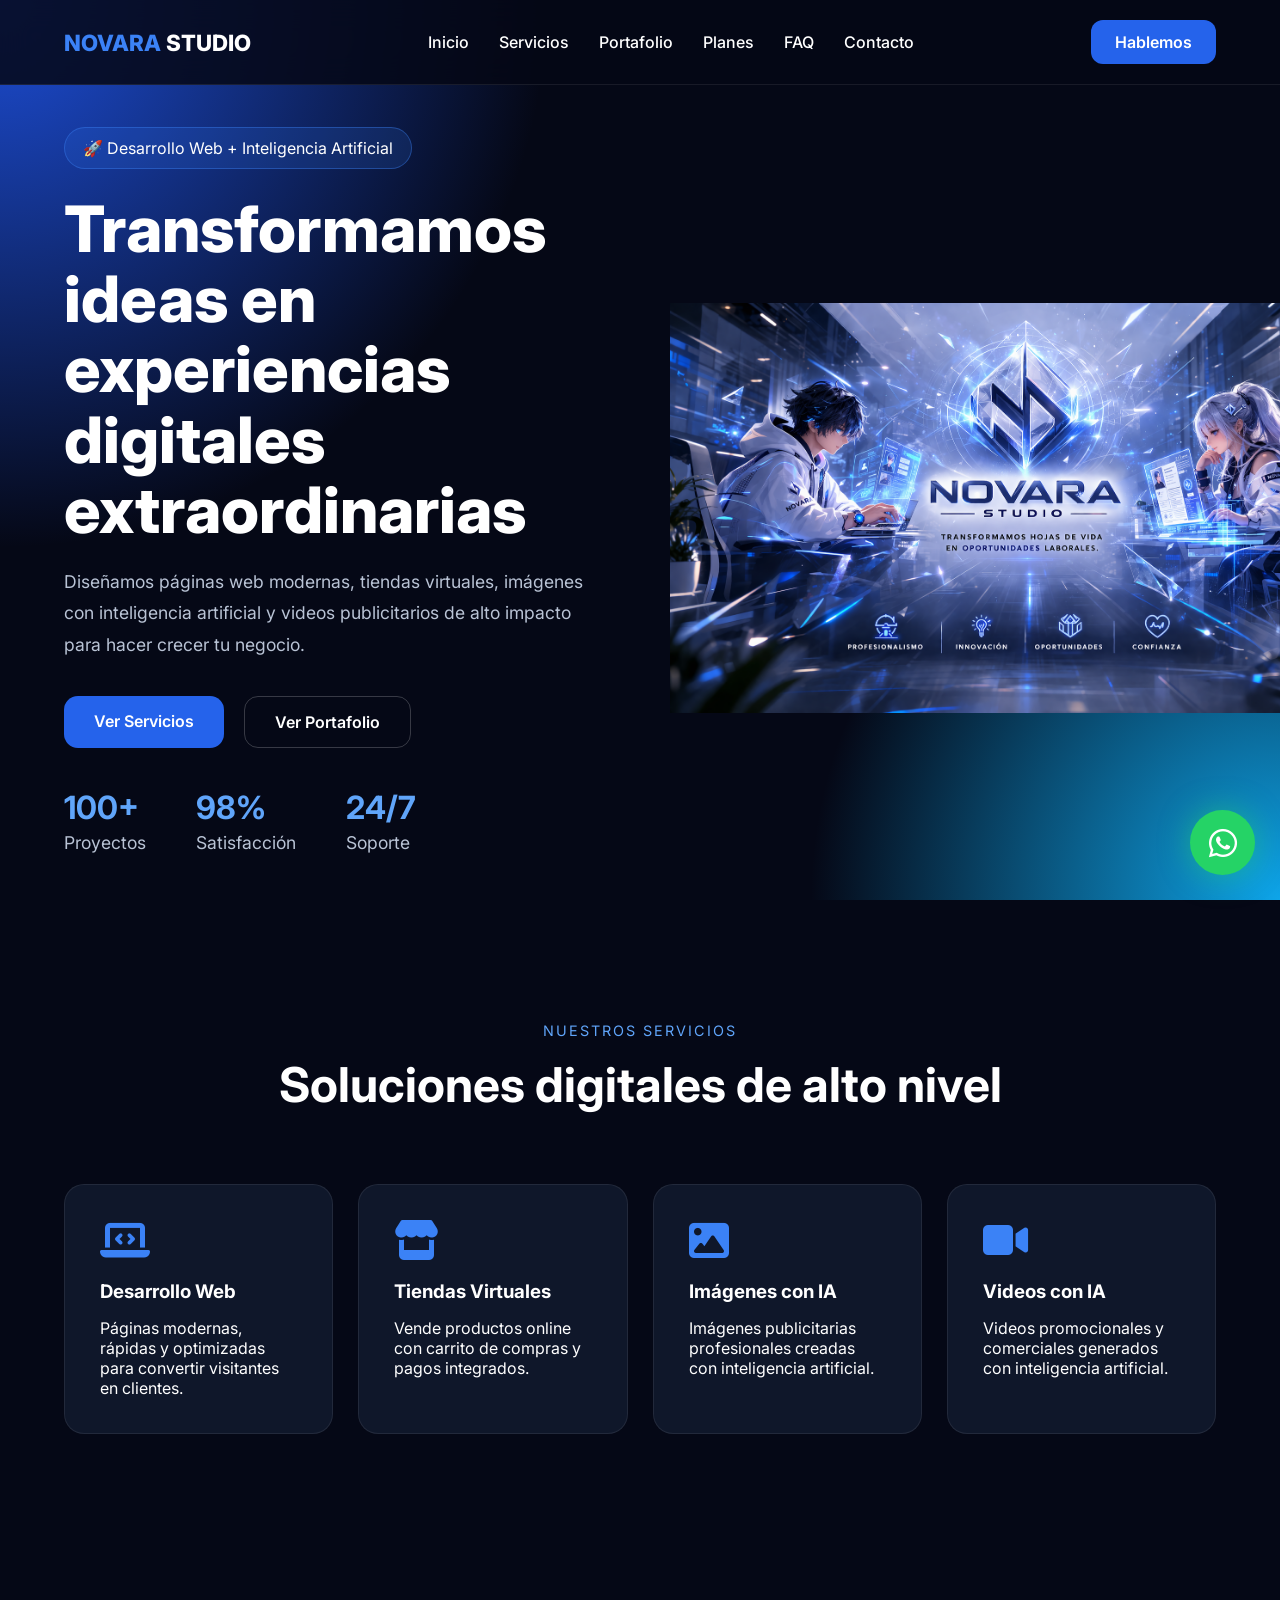
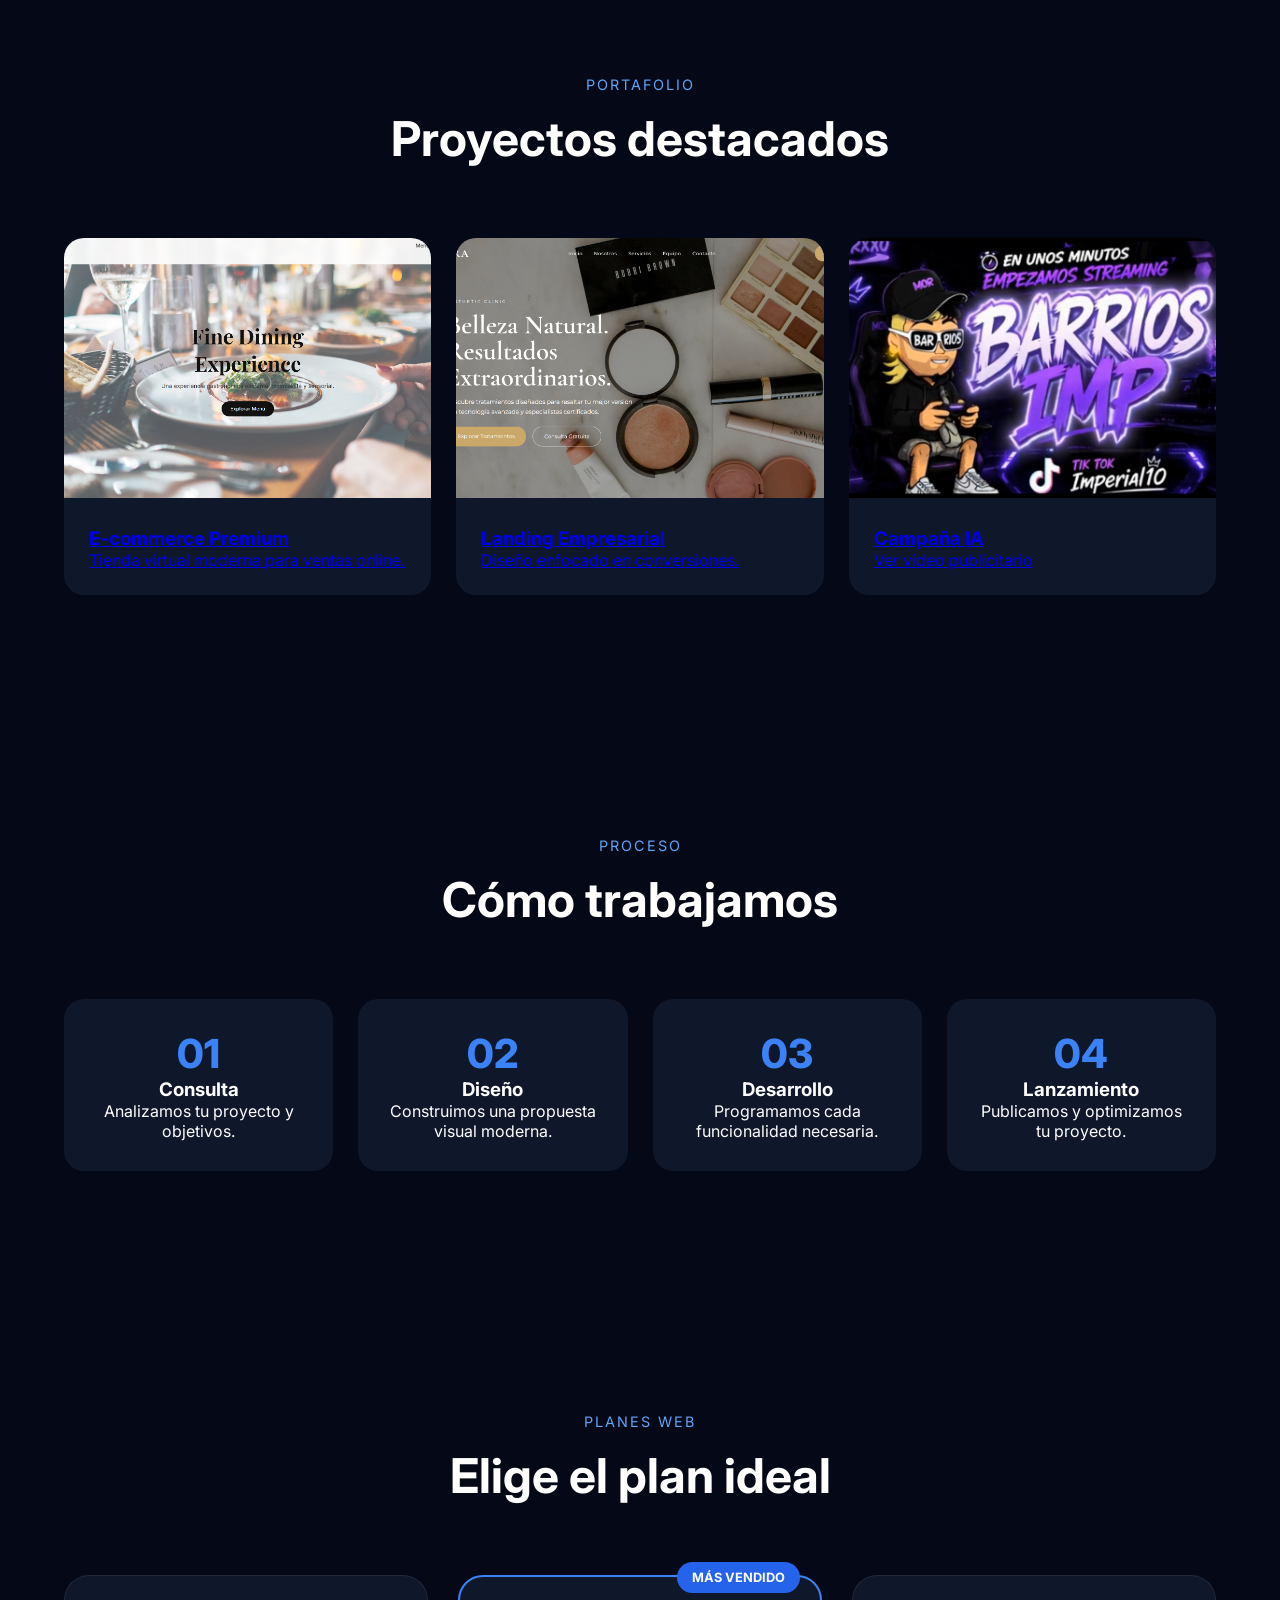
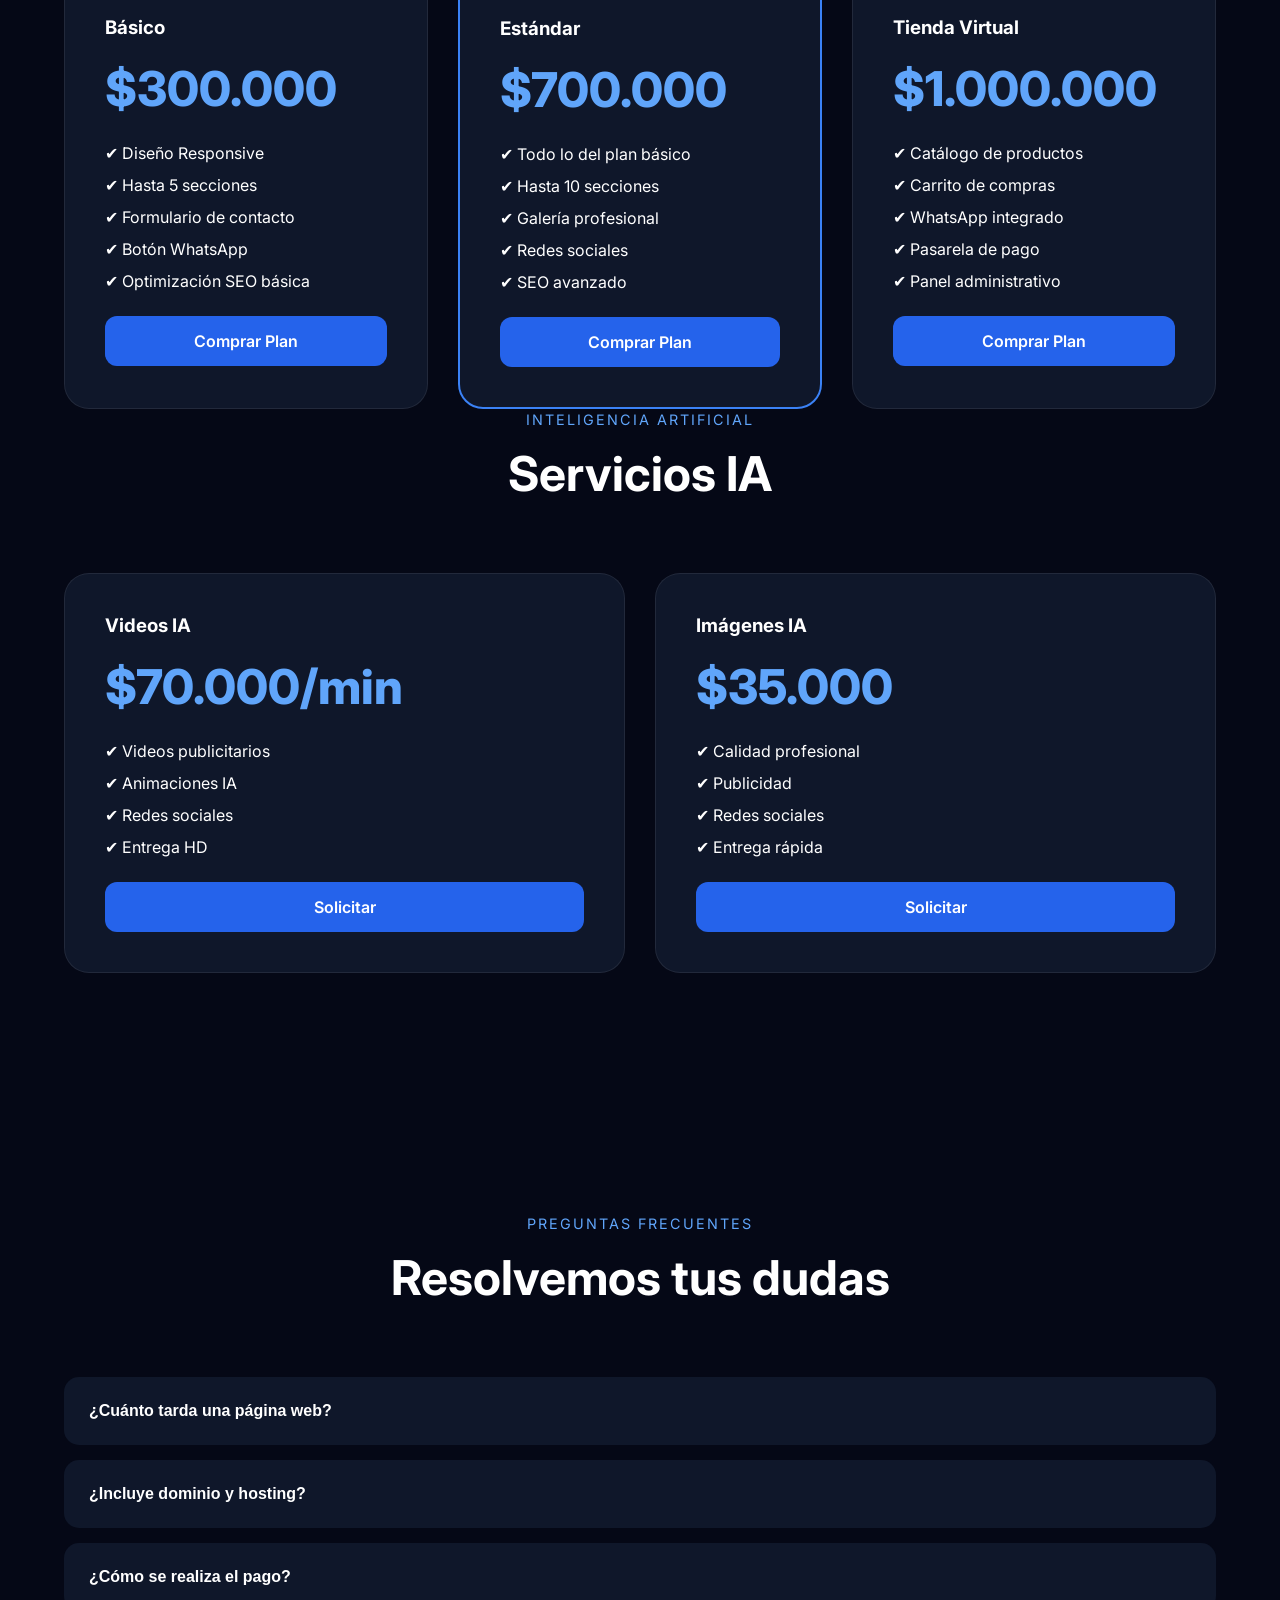
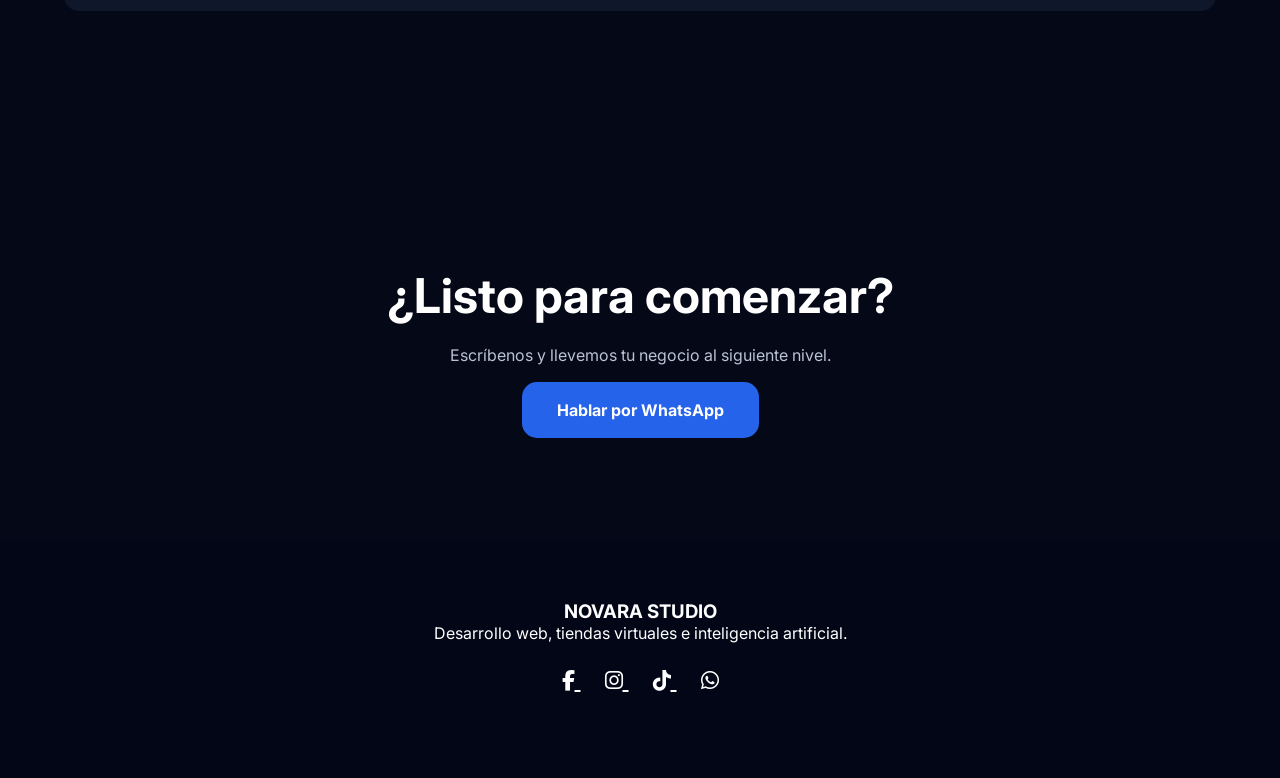
==== index.html @ dd70df39 "primer subida" ====
<!DOCTYPE html>
<html lang="es">
<head>
    <meta charset="UTF-8">
    <meta name="viewport" content="width=device-width, initial-scale=1.0">
    <title>Novara Studio | Desarrollo Web & IA</title>

    <link rel="stylesheet" href="style.css">

    <link href="https://fonts.googleapis.com/css2?family=Inter:wght@300;400;500;600;700;800;900&display=swap" rel="stylesheet">

    <link rel="stylesheet"
    href="https://cdnjs.cloudflare.com/ajax/libs/font-awesome/6.5.1/css/all.min.css">
</head>

<body>

<div id="particles"></div>

<header class="header">
    <div class="container">

        <div class="logo">
            <span>NOVARA</span> STUDIO
        </div>

        <nav class="nav">
            <a href="#inicio">Inicio</a>
            <a href="#servicios">Servicios</a>
            <a href="#portafolio">Portafolio</a>
            <a href="#planes">Planes</a>
            <a href="#faq">FAQ</a>
            <a href="#contacto">Contacto</a>
        </nav>

        <a href="https://wa.me/573127361001" target="_blank" class="btn-header">
            Hablemos
        </a>

    </div>
</header>

<section id="inicio" class="hero">

    <div class="hero-overlay"></div>

    <div class="container hero-content">

        <div class="hero-text">

            <span class="badge">
                🚀 Desarrollo Web + Inteligencia Artificial
            </span>

            <h1>
                Transformamos ideas en experiencias digitales extraordinarias
            </h1>

            <p>
                Diseñamos páginas web modernas, tiendas virtuales,
                imágenes con inteligencia artificial y videos publicitarios
                de alto impacto para hacer crecer tu negocio.
            </p>

            <div class="hero-buttons">

                <a href="#servicios" class="btn-primary">
                    Ver Servicios
                </a>

                <a href="#portafolio" class="btn-secondary">
                    Ver Portafolio
                </a>

            </div>

            <div class="hero-stats">

                <div>
                    <h3>100+</h3>
                    <p>Proyectos</p>
                </div>

                <div>
                    <h3>98%</h3>
                    <p>Satisfacción</p>
                </div>

                <div>
                    <h3>24/7</h3>
                    <p>Soporte</p>
                </div>

            </div>

        </div>

        <div class="hero-image">

            <img src="img/hero.png" alt="Novara Studio">

        </div>

    </div>

</section>

<section id="servicios" class="services">

    <div class="container">

        <div class="section-title">
            <span>NUESTROS SERVICIOS</span>
            <h2>Soluciones digitales de alto nivel</h2>
        </div>

        <div class="services-grid">

            <div class="service-card">
                <i class="fa-solid fa-laptop-code"></i>

                <h3>Desarrollo Web</h3>

                <p>
                    Páginas modernas, rápidas y optimizadas para convertir visitantes en clientes.
                </p>
            </div>

            <div class="service-card">

                <i class="fa-solid fa-store"></i>

                <h3>Tiendas Virtuales</h3>

                <p>
                    Vende productos online con carrito de compras y pagos integrados.
                </p>

            </div>

            <div class="service-card">

                <i class="fa-solid fa-image"></i>

                <h3>Imágenes con IA</h3>

                <p>
                    Imágenes publicitarias profesionales creadas con inteligencia artificial.
                </p>

            </div>

            <div class="service-card">

                <i class="fa-solid fa-video"></i>

                <h3>Videos con IA</h3>

                <p>
                    Videos promocionales y comerciales generados con inteligencia artificial.
                </p>

            </div>

        </div>

    </div>

</section>
<section id="portafolio" class="portfolio">

    <div class="container">

        <div class="section-title">
            <span>PORTAFOLIO</span>
            <h2>Proyectos destacados</h2>
        </div>

        <div class="portfolio-grid">

            <!-- PROYECTO 1 -->
            <a href="https://novarastudio48-jpg.github.io/Portafolio/"
               target="_blank"
               class="portfolio-card">

                <img src="img/proyecto1.png" alt="">

                <div class="portfolio-content">
                    <h3>E-commerce Premium</h3>
                   <p>Tienda virtual moderna para ventas online.</p>
                </div>

            </a>

            <a href="https://novarastudio48-jpg.github.io/salon_de_bellza/"
               target="_blank"
               class="portfolio-card">

                <img src="img/proyecto2.png" alt="">

                <div class="portfolio-content">
                    <h3>Landing Empresarial</h3>
                    <p>Diseño enfocado en conversiones.</p>
                </div>

            </a>

            <a href="video-ia.html"
               class="portfolio-card">

                <img src="img/proyecto3.png" alt="">

                <div class="portfolio-content">
                    <h3>Campaña IA</h3>
                    <p>Ver video publicitario</p>
                </div>

            </a>

        </div>

    </div>

</section>

<section class="process">

    <div class="container">

        <div class="section-title">
            <span>PROCESO</span>
            <h2>Cómo trabajamos</h2>
        </div>

        <div class="process-grid">

            <div class="step">
                <span>01</span>
                <h3>Consulta</h3>
                <p>Analizamos tu proyecto y objetivos.</p>
            </div>

            <div class="step">
                <span>02</span>
                <h3>Diseño</h3>
                <p>Construimos una propuesta visual moderna.</p>
            </div>

            <div class="step">
                <span>03</span>
                <h3>Desarrollo</h3>
                <p>Programamos cada funcionalidad necesaria.</p>
            </div>

            <div class="step">
                <span>04</span>
                <h3>Lanzamiento</h3>
                <p>Publicamos y optimizamos tu proyecto.</p>
            </div>

        </div>

    </div>

</section>

<section id="planes" class="pricing">

    <div class="container">

        <div class="section-title">
            <span>PLANES WEB</span>
            <h2>Elige el plan ideal</h2>
        </div>

        <div class="pricing-grid">

            <div class="price-card">

                <h3>Básico</h3>

                <div class="price">
                    $300.000
                </div>

                <ul>
                    <li>✔ Diseño Responsive</li>
                    <li>✔ Hasta 5 secciones</li>
                    <li>✔ Formulario de contacto</li>
                    <li>✔ Botón WhatsApp</li>
                    <li>✔ Optimización SEO básica</li>
                </ul>

                <a href="https://wa.me/573127361001?text=Hola,%20quiero%20el%20Plan%20Básico"
                   target="_blank"
                   class="price-btn">
                     Comprar Plan
                </a>

            </div>

            <div class="price-card featured">

                <div class="popular">
                    MÁS VENDIDO
                </div>

                <h3>Estándar</h3>

                <div class="price">
                    $700.000
                </div>

                <ul>
                    <li>✔ Todo lo del plan básico</li>
                    <li>✔ Hasta 10 secciones</li>
                    <li>✔ Galería profesional</li>
                    <li>✔ Redes sociales</li>
                    <li>✔ SEO avanzado</li>
                </ul>

                <a href="https://wa.me/573127361001?text=Hola,%20quiero%20el%20Plan%20Estándar"
                   target="_blank"
                   class="price-btn">
                     Comprar Plan
                </a>

            </div>

            <div class="price-card">

                <h3>Tienda Virtual</h3>

                <div class="price">
                    $1.000.000
                </div>

                <ul>
                    <li>✔ Catálogo de productos</li>
                    <li>✔ Carrito de compras</li>
                    <li>✔ WhatsApp integrado</li>
                    <li>✔ Pasarela de pago</li>
                    <li>✔ Panel administrativo</li>
                </ul>

                <a href="https://wa.me/573127361001?text=Hola,%20quiero%20la%20Tienda%20Virtual"
                   target="_blank"
                   class="price-btn">
                     Comprar Plan
                </a>

            </div>

        </div>

        <div class="section-title ia-title">
            <span>INTELIGENCIA ARTIFICIAL</span>
            <h2>Servicios IA</h2>
        </div>

        <div class="pricing-grid">

            <div class="price-card">

                <h3>Videos IA</h3>

                <div class="price">
                    $70.000/min
                </div>

                <ul>
                    <li>✔ Videos publicitarios</li>
                    <li>✔ Animaciones IA</li>
                    <li>✔ Redes sociales</li>
                    <li>✔ Entrega HD</li>
                </ul>

                <a href="https://wa.me/573127361001?text=Hola,%20quiero%20un%20Video%20IA"
                   target="_blank"
                   class="price-btn">
                     Solicitar
                </a>

            </div>

            <div class="price-card">

                <h3>Imágenes IA</h3>

                <div class="price">
                    $35.000
                </div>

                <ul>
                    <li>✔ Calidad profesional</li>
                    <li>✔ Publicidad</li>
                    <li>✔ Redes sociales</li>
                    <li>✔ Entrega rápida</li>
                </ul>

                <a href="https://wa.me/573127361001?text=Hola,%20quiero%20una%20Imagen%20IA"
                   target="_blank"
                   class="price-btn">
                     Solicitar
                </a>

            </div>

        </div>

    </div>

</section>

<section id="faq" class="faq">

    <div class="container">

        <div class="section-title">
            <span>PREGUNTAS FRECUENTES</span>
            <h2>Resolvemos tus dudas</h2>
        </div>

        <div class="faq-item">
            <button class="faq-question">
                ¿Cuánto tarda una página web?
            </button>
            <div class="faq-answer">
                Entre 3 y 15 días dependiendo del proyecto.
            </div>
        </div>

        <div class="faq-item">
            <button class="faq-question">
                ¿Incluye dominio y hosting?
            </button>
            <div class="faq-answer">
                Podemos ayudarte a configurarlo.
            </div>
        </div>

        <div class="faq-item">
            <button class="faq-question">
                ¿Cómo se realiza el pago?
            </button>
            <div class="faq-answer">
                Transferencia bancaria o acuerdo directo.
            </div>
        </div>

    </div>

</section>

<section id="contacto" class="contact">

    <div class="container">

        <h2>¿Listo para comenzar?</h2>

        <p>
            Escríbenos y llevemos tu negocio al siguiente nivel.
        </p>

        <a href="https://wa.me/573127361001"
           target="_blank"
           class="contact-btn">
            Hablar por WhatsApp
        </a>

    </div>

</section>

<footer class="footer">

    <div class="container">

        <h3>NOVARA STUDIO</h3>

        <p>
            Desarrollo web, tiendas virtuales e inteligencia artificial.
        </p>
<div class="footer-social">

    <a href="https://www.facebook.com/profile.php?id=61573290452968"
       target="_blank">
        <i class="fab fa-facebook-f"></i>
    </a>

    <a href="https://www.instagram.com/novarastudio48/"
       target="_blank">
        <i class="fab fa-instagram"></i>
    </a>

    <a href="https://www.tiktok.com/@novarastudio132"
       target="_blank">
        <i class="fab fa-tiktok"></i>
    </a>

    <a href="https://wa.me/573127361001"
       target="_blank">
        <i class="fab fa-whatsapp"></i>
    </a>

</div>
    </div>

</footer>

<a href="https://wa.me/573127361001"
   target="_blank"
   class="whatsapp-float">

    <i class="fab fa-whatsapp"></i>

</a>

<script src="script.js"></script>

</body>
</html>
---- style.css ----
*{
margin:0;
padding:0;
box-sizing:border-box;
scroll-behavior:smooth;
}

body{
font-family:'Inter',sans-serif;
background:#050816;
color:#fff;
overflow-x:hidden;
}

/* CONTENEDOR */

.container{
width:90%;
max-width:1200px;
margin:auto;
}

/* HEADER */

.header{
position:fixed;
top:0;
left:0;
width:100%;
z-index:999;
background:rgba(5,8,22,.85);
backdrop-filter:blur(15px);
border-bottom:1px solid rgba(255,255,255,.08);
}

.header .container{
display:flex;
justify-content:space-between;
align-items:center;
padding:20px 0;
}

.logo{
font-size:1.4rem;
font-weight:800;
}

.logo span{
color:#3b82f6;
}

.nav{
display:flex;
gap:30px;
}

.nav a{
text-decoration:none;
color:white;
font-weight:500;
transition:.3s;
}

.nav a:hover{
color:#3b82f6;
}

.btn-header{
background:#2563eb;
padding:12px 24px;
border-radius:12px;
text-decoration:none;
color:white;
font-weight:600;
transition:.3s;
}

.btn-header:hover{
transform:translateY(-3px);
}

/* HERO */

.hero{
min-height:100vh;
display:flex;
align-items:center;
position:relative;
padding-top:120px;
background:
radial-gradient(circle at top left,#1d4ed8 0%,transparent 35%),
radial-gradient(circle at bottom right,#0ea5e9 0%,transparent 30%),
#050816;
}

.hero-content{
display:grid;
grid-template-columns:1fr 1fr;
gap:60px;
align-items:center;
}

.badge{
display:inline-block;
padding:10px 18px;
background:rgba(59,130,246,.15);
border:1px solid rgba(59,130,246,.4);
border-radius:50px;
margin-bottom:25px;
}

.hero h1{
font-size:4rem;
line-height:1.1;
font-weight:800;
margin-bottom:20px;
}

.hero p{
font-size:1.1rem;
color:#b9c3d5;
line-height:1.8;
margin-bottom:35px;
}

.hero-buttons{
display:flex;
gap:20px;
margin-bottom:40px;
}

.btn-primary{
background:#2563eb;
padding:15px 30px;
border-radius:14px;
text-decoration:none;
color:white;
font-weight:600;
}

.btn-secondary{
border:1px solid rgba(255,255,255,.2);
padding:15px 30px;
border-radius:14px;
text-decoration:none;
color:white;
font-weight:600;
}

.hero-stats{
display:flex;
gap:50px;
}

.hero-stats h3{
font-size:2rem;
color:#60a5fa;
}

.hero-image img{
width:130%;
max-width:none;
animation:float 6s ease-in-out infinite;
}

@keyframes float{
0%{transform:translateY(0);}
50%{transform:translateY(-20px);}
100%{transform:translateY(0);}
}

/* TITULOS */

.section-title{
text-align:center;
margin-bottom:70px;
}

.section-title span{
color:#60a5fa;
letter-spacing:2px;
font-size:.9rem;
}

.section-title h2{
font-size:3rem;
margin-top:15px;
}

/* SERVICIOS */

.services{
padding:120px 0;
}

.services-grid{
display:grid;
grid-template-columns:repeat(4,1fr);
gap:25px;
}

.service-card{
background:#0f172a;
padding:35px;
border-radius:20px;
border:1px solid rgba(255,255,255,.08);
transition:.4s;
}

.service-card:hover{
transform:translateY(-10px);
border-color:#3b82f6;
}

.service-card i{
font-size:2.5rem;
color:#3b82f6;
margin-bottom:20px;
}

.service-card h3{
margin-bottom:15px;
}

/* PORTAFOLIO */

.portfolio{
padding:120px 0;
}

.portfolio-grid{
display:grid;
grid-template-columns:repeat(3,1fr);
gap:25px;
}

.portfolio-card{
overflow:hidden;
border-radius:20px;
background:#0f172a;
}

.portfolio-card img{
width:100%;
height:260px;
object-fit:cover;
}

.portfolio-content{
padding:25px;
}

/* PROCESO */

.process{
padding:120px 0;
}

.process-grid{
display:grid;
grid-template-columns:repeat(4,1fr);
gap:25px;
}

.step{
background:#0f172a;
padding:30px;
border-radius:20px;
text-align:center;
}

.step span{
font-size:2.5rem;
font-weight:800;
color:#3b82f6;
}

/* PRECIOS */

.pricing{
padding:120px 0;
}

.pricing-grid{
display:grid;
grid-template-columns:repeat(auto-fit,minmax(280px,1fr));
gap:30px;
}

.price-card{
background:#0f172a;
border-radius:25px;
padding:40px;
position:relative;
border:1px solid rgba(255,255,255,.08);
}

.featured{
border:2px solid #3b82f6;
transform:scale(1.03);
}

.popular{
position:absolute;
top:-15px;
right:20px;
background:#2563eb;
padding:8px 15px;
border-radius:50px;
font-size:.8rem;
font-weight:700;
}

.price{
font-size:3rem;
font-weight:800;
color:#60a5fa;
margin:20px 0;
}

.price-card ul{
list-style:none;
margin:25px 0;
}

.price-card ul li{
margin-bottom:12px;
}

.price-btn{
display:block;
text-align:center;
background:#2563eb;
padding:15px;
border-radius:12px;
text-decoration:none;
color:white;
font-weight:600;
}

/* FAQ */

.faq{
padding:120px 0;
}

.faq-item{
background:#0f172a;
margin-bottom:15px;
border-radius:15px;
overflow:hidden;
}

.faq-question{
width:100%;
background:none;
border:none;
color:white;
text-align:left;
padding:25px;
cursor:pointer;
font-size:1rem;
font-weight:600;
}

.faq-answer{
display:none;
padding:0 25px 25px;
color:#b9c3d5;
}

/* CONTACTO */

.contact{
padding:120px 0;
text-align:center;
}

.contact h2{
font-size:3rem;
margin-bottom:20px;
}

.contact p{
margin-bottom:35px;
color:#b9c3d5;
}

.contact-btn{
background:#2563eb;
padding:18px 35px;
border-radius:15px;
text-decoration:none;
color:white;
font-weight:700;
}

/* FOOTER */

.footer{
padding:60px 0;
background:#020617;
text-align:center;
}

.footer-social{
margin:25px 0;
}

.footer-social a{
color:white;
font-size:1.3rem;
margin:0 12px;
}

.copyright{
color:#94a3b8;
}

/* WHATSAPP */

.whatsapp-float{
position:fixed;
right:25px;
bottom:25px;
width:65px;
height:65px;
border-radius:50%;
background:#25d366;
display:flex;
align-items:center;
justify-content:center;
font-size:2rem;
color:white;
text-decoration:none;
z-index:999;
box-shadow:0 0 30px rgba(37,211,102,.5);
}

/* RESPONSIVE */

@media(max-width:992px){

.hero-content,
.services-grid,
.portfolio-grid,
.process-grid{
grid-template-columns:1fr;
}

.hero h1{
font-size:2.8rem;
}

.nav{
display:none;
}

.hero-stats{
flex-wrap:wrap;
}

.section-title h2{
font-size:2.2rem;
}

}
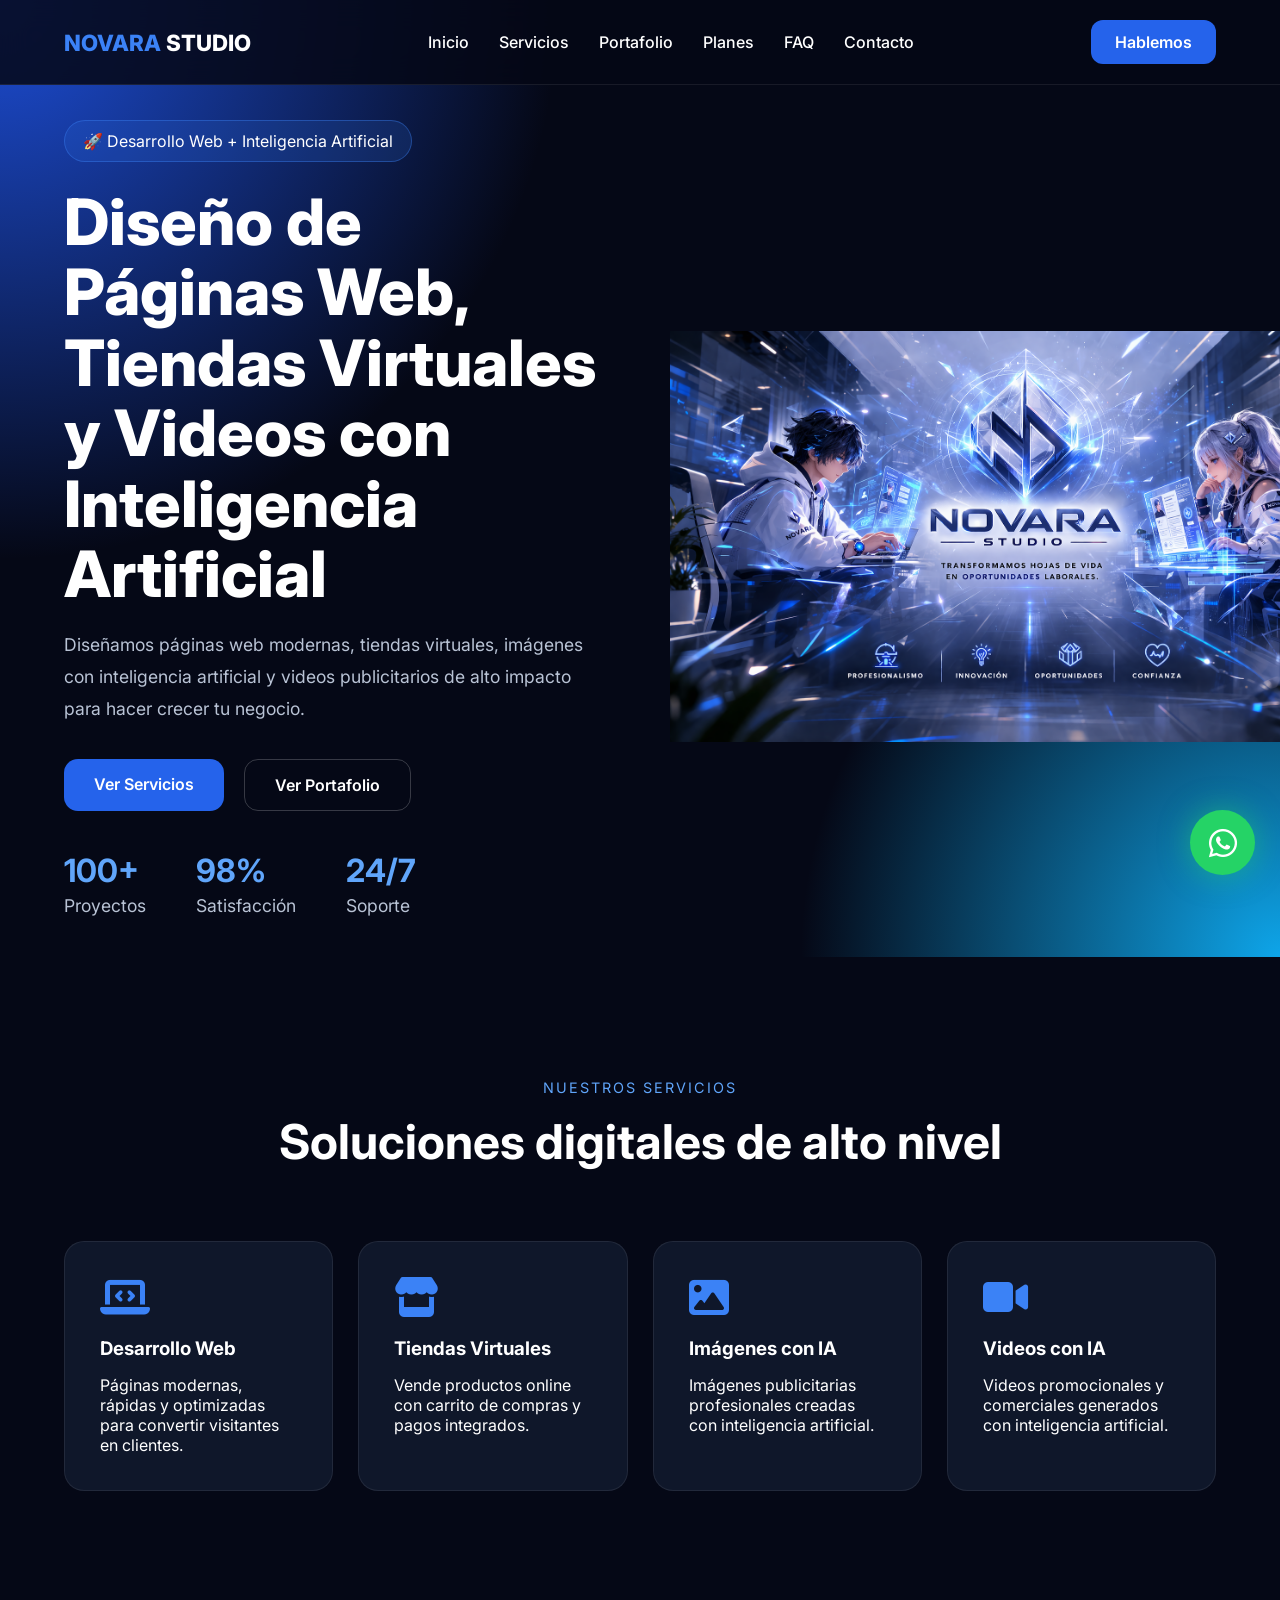
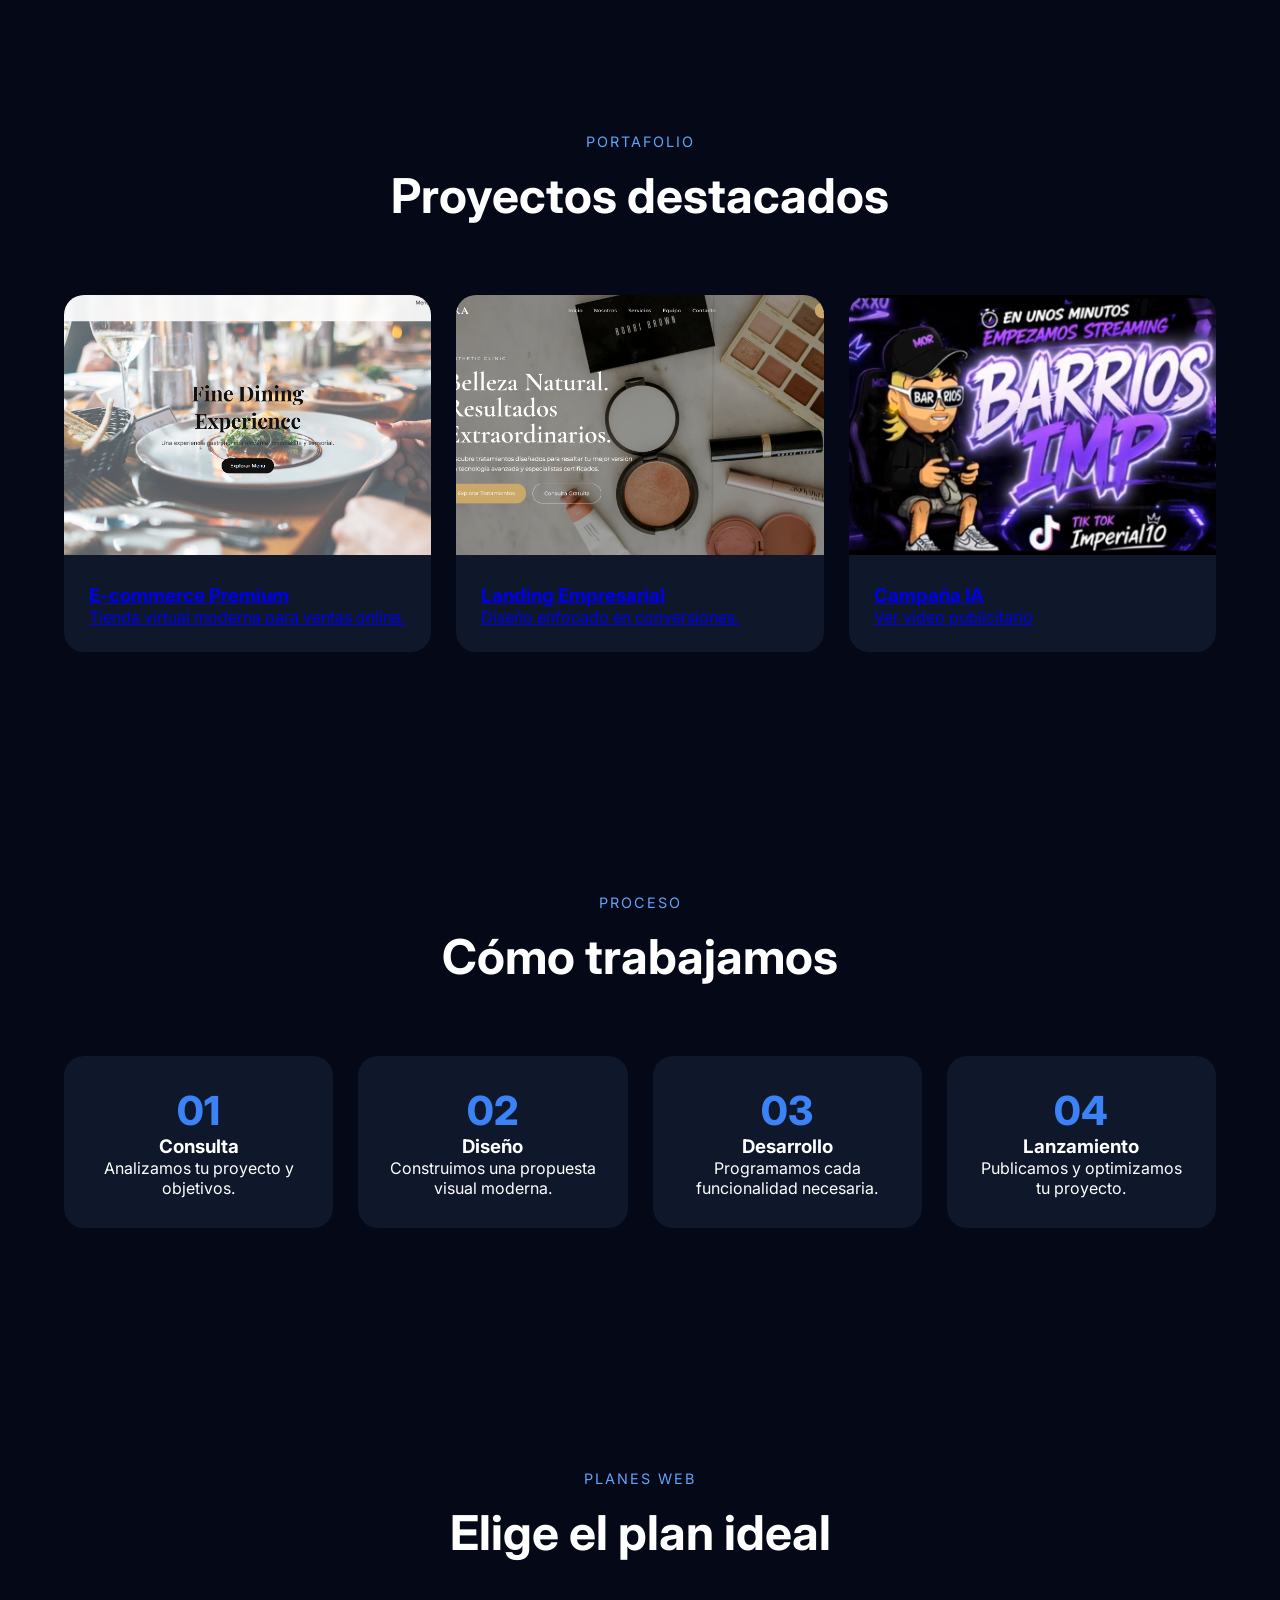
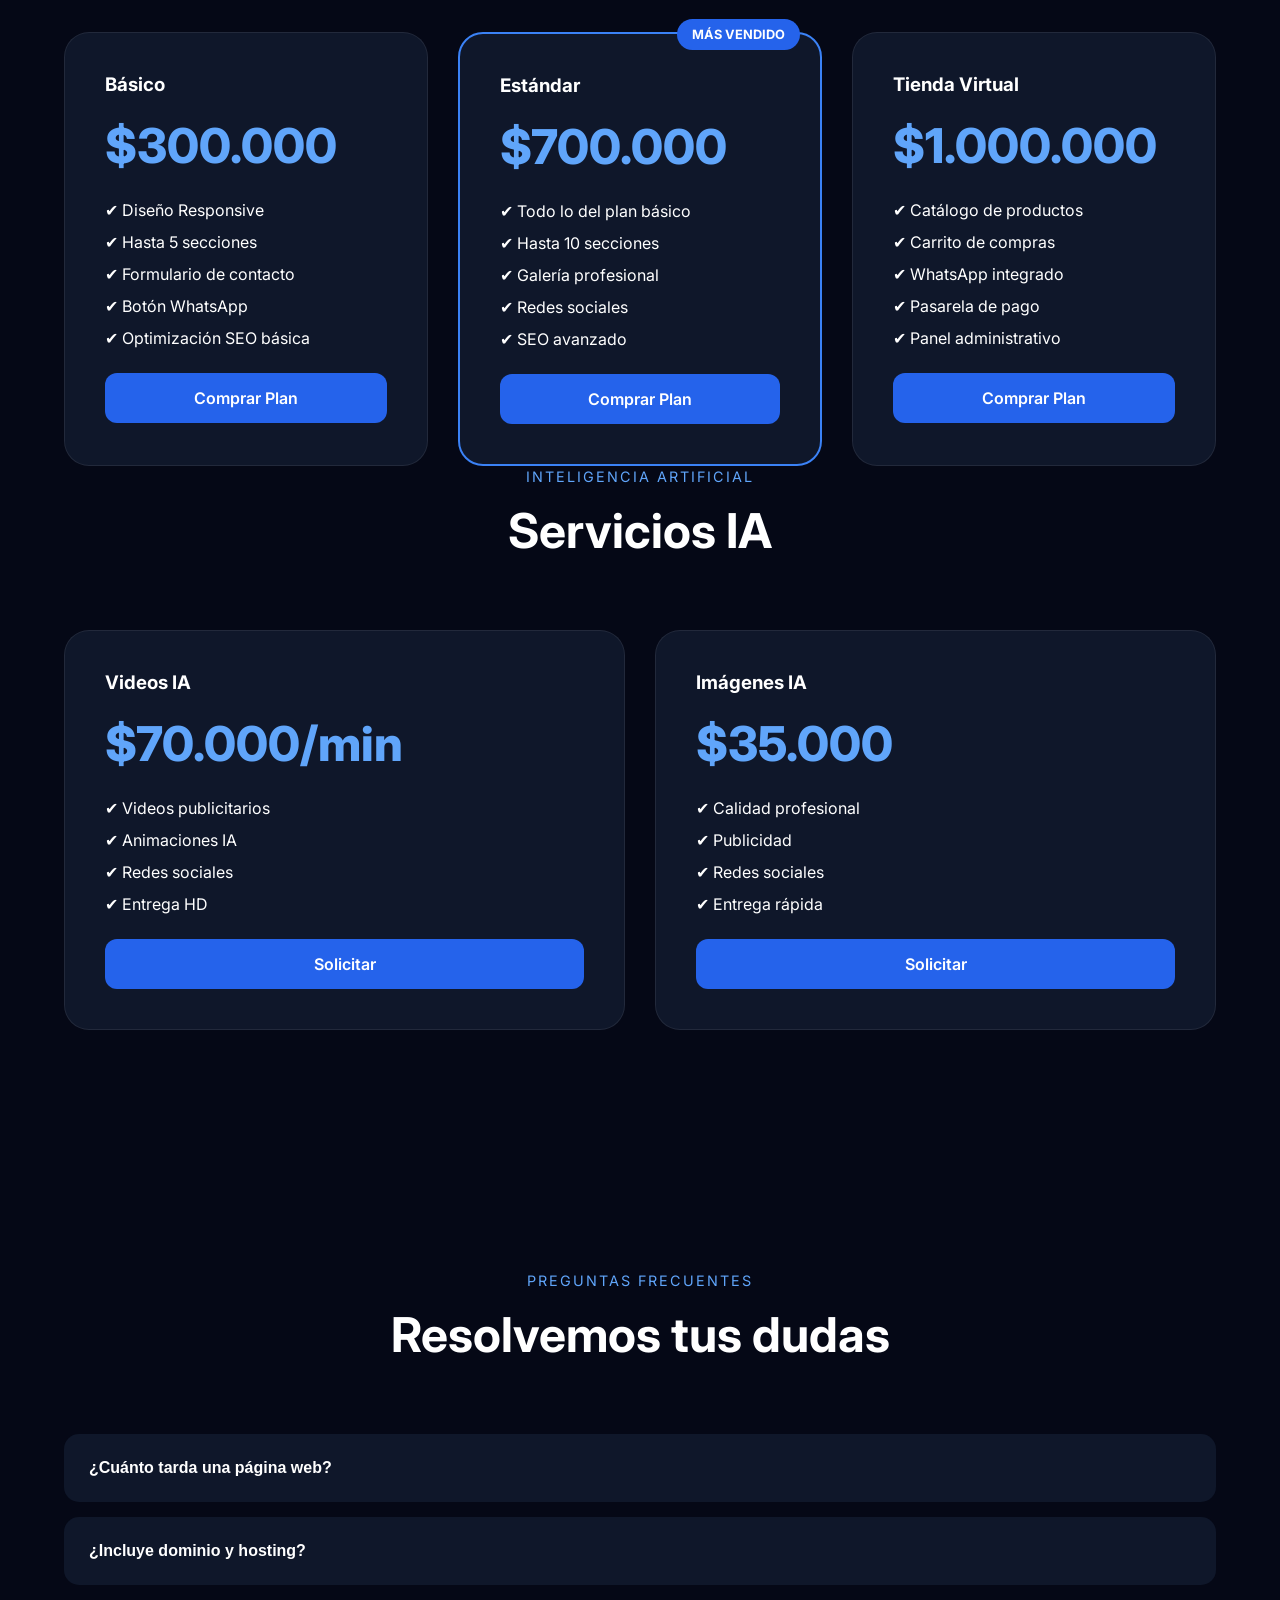
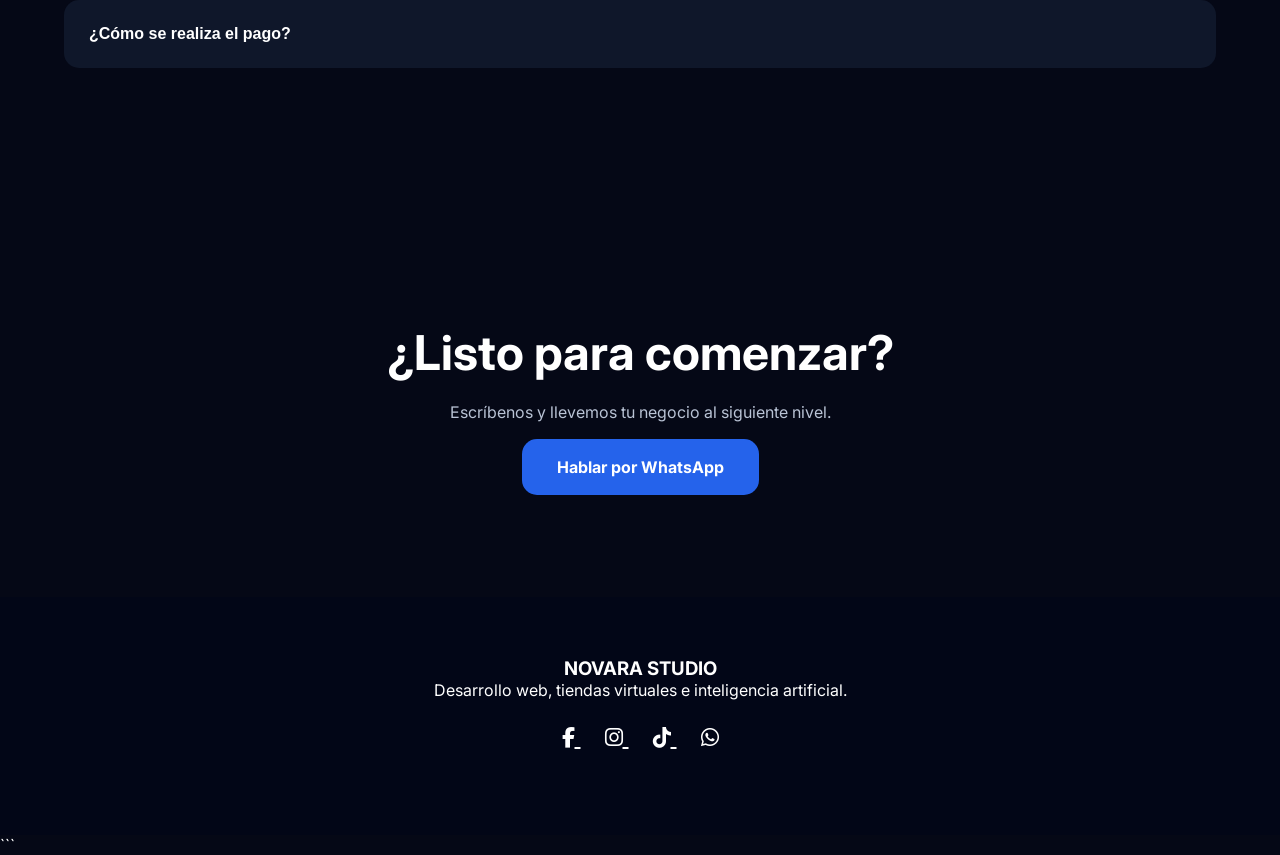
==== commit caa4bb26: "SEO Novara Studio" ====
--- a/index.html
+++ b/index.html
@@ -1,16 +1,80 @@
+
 <!DOCTYPE html>
 <html lang="es">
 <head>
-    <meta charset="UTF-8">
-    <meta name="viewport" content="width=device-width, initial-scale=1.0">
-    <title>Novara Studio | Desarrollo Web & IA</title>
-
-    <link rel="stylesheet" href="style.css">
-
-    <link href="https://fonts.googleapis.com/css2?family=Inter:wght@300;400;500;600;700;800;900&display=swap" rel="stylesheet">
-
-    <link rel="stylesheet"
-    href="https://cdnjs.cloudflare.com/ajax/libs/font-awesome/6.5.1/css/all.min.css">
+
+<meta charset="UTF-8">
+<meta name="viewport" content="width=device-width, initial-scale=1.0">
+
+<title>Novara Studio | Diseño Web, Tiendas Virtuales, Videos e Imágenes con IA</title>
+
+<meta name="description" content="Novara Studio desarrolla páginas web profesionales, tiendas virtuales, landing pages, videos con inteligencia artificial, imágenes publicitarias IA y soluciones digitales para empresas en Colombia.">
+
+<meta name="keywords" content="
+pagina web,
+paginas web,
+diseño web,
+desarrollo web,
+crear pagina web,
+crear sitio web,
+pagina web profesional,
+tienda virtual,
+ecommerce,
+landing page,
+marketing digital,
+seo,
+posicionamiento web,
+videos con ia,
+video ia,
+inteligencia artificial,
+imagenes con ia,
+publicidad digital,
+agencia digital,
+diseño web colombia,
+paginas web colombia,
+paginas web medellin,
+desarrollo web medellin,
+novara studio
+">
+
+<meta name="author" content="Novara Studio">
+
+<meta name="robots" content="index, follow">
+
+<link rel="canonical" href="https://novarastudio48-jpg.github.io/Novarastudio/">
+
+<meta property="og:type" content="website">
+
+<meta property="og:title"
+content="Novara Studio | Desarrollo Web & Inteligencia Artificial">
+
+<meta property="og:description"
+content="Páginas web, tiendas virtuales, videos con IA e imágenes publicitarias profesionales.">
+
+<meta property="og:url"
+content="https://novarastudio48-jpg.github.io/Novarastudio/">
+
+<meta property="og:image"
+content="https://novarastudio48-jpg.github.io/Novarastudio/img/hero.png">
+
+<meta name="twitter:card" content="summary_large_image">
+
+<meta name="twitter:title"
+content="Novara Studio">
+
+<meta name="twitter:description"
+content="Desarrollo Web, Tiendas Virtuales y Servicios IA">
+
+<meta name="twitter:image"
+content="https://novarastudio48-jpg.github.io/Novarastudio/img/hero.png">
+
+<link rel="stylesheet" href="style.css">
+
+<link href="https://fonts.googleapis.com/css2?family=Inter:wght@300;400;500;600;700;800;900&display=swap" rel="stylesheet">
+
+<link rel="stylesheet"
+href="https://cdnjs.cloudflare.com/ajax/libs/font-awesome/6.5.1/css/all.min.css">
+
 </head>
 
 <body>
@@ -53,7 +117,7 @@
             </span>
 
             <h1>
-                Transformamos ideas en experiencias digitales extraordinarias
+                Diseño de Páginas Web, Tiendas Virtuales y Videos con Inteligencia Artificial
             </h1>
 
             <p>
@@ -178,7 +242,6 @@
 
         <div class="portfolio-grid">
 
-            <!-- PROYECTO 1 -->
             <a href="https://novarastudio48-jpg.github.io/Portafolio/"
                target="_blank"
                class="portfolio-card">
@@ -435,7 +498,7 @@
                 ¿Incluye dominio y hosting?
             </button>
             <div class="faq-answer">
-                Podemos ayudarte a configurarlo.
+                Can podemos ayudarte a configurarlo.
             </div>
         </div>
 
@@ -519,4 +582,6 @@
 <script src="script.js"></script>
 
 </body>
-</html>+</html>
+
+```
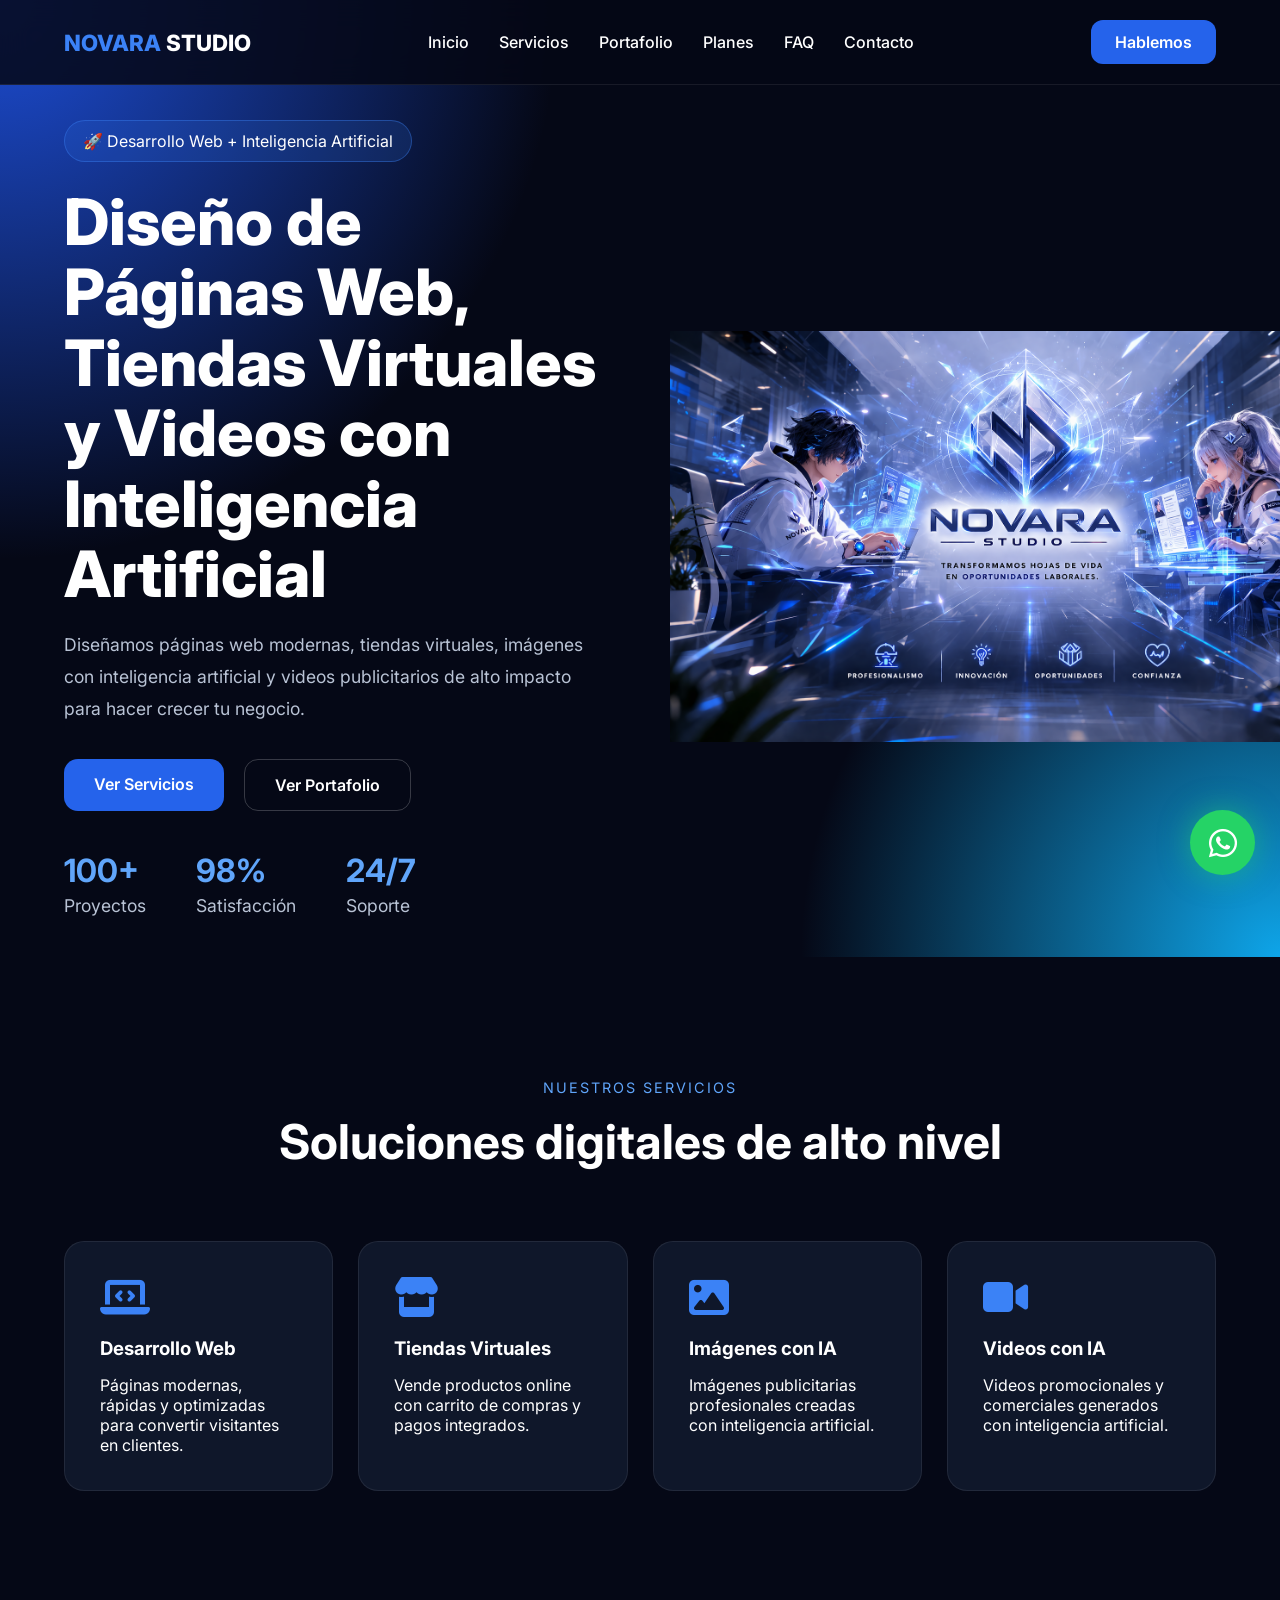
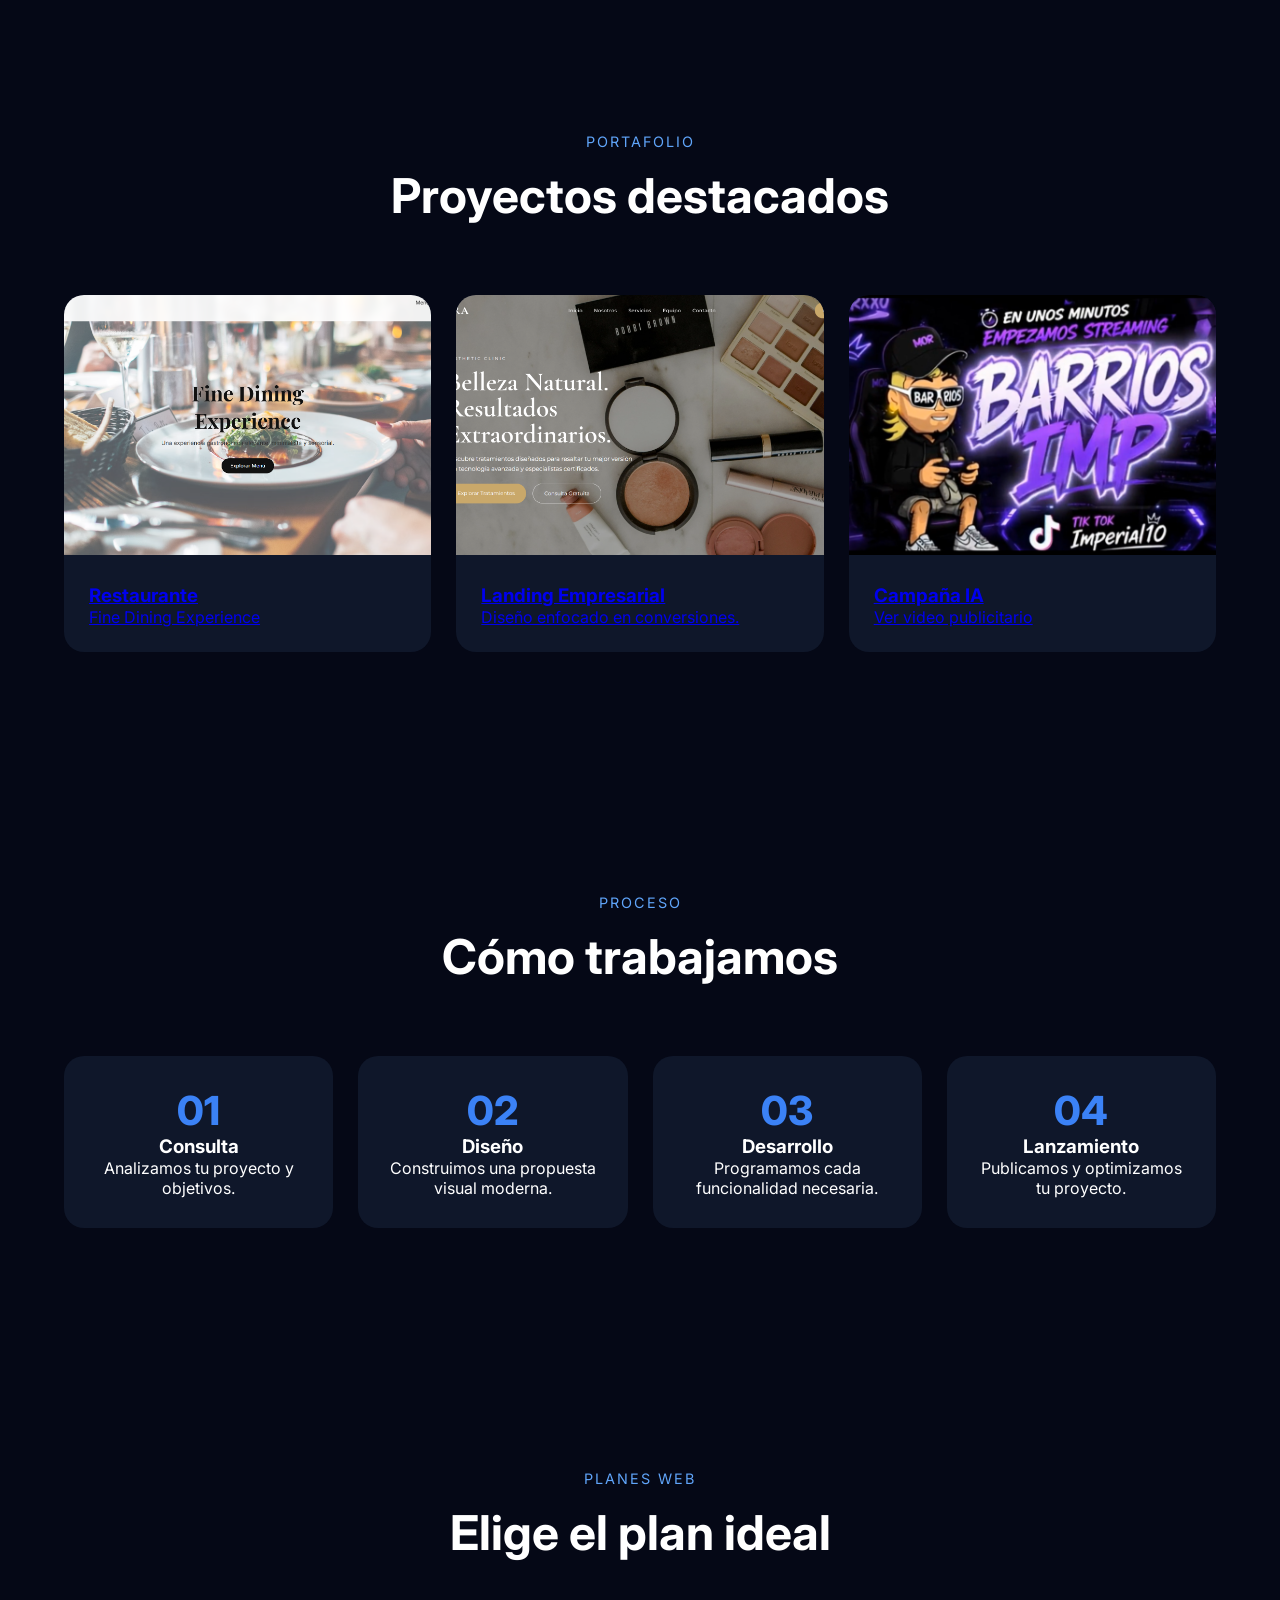
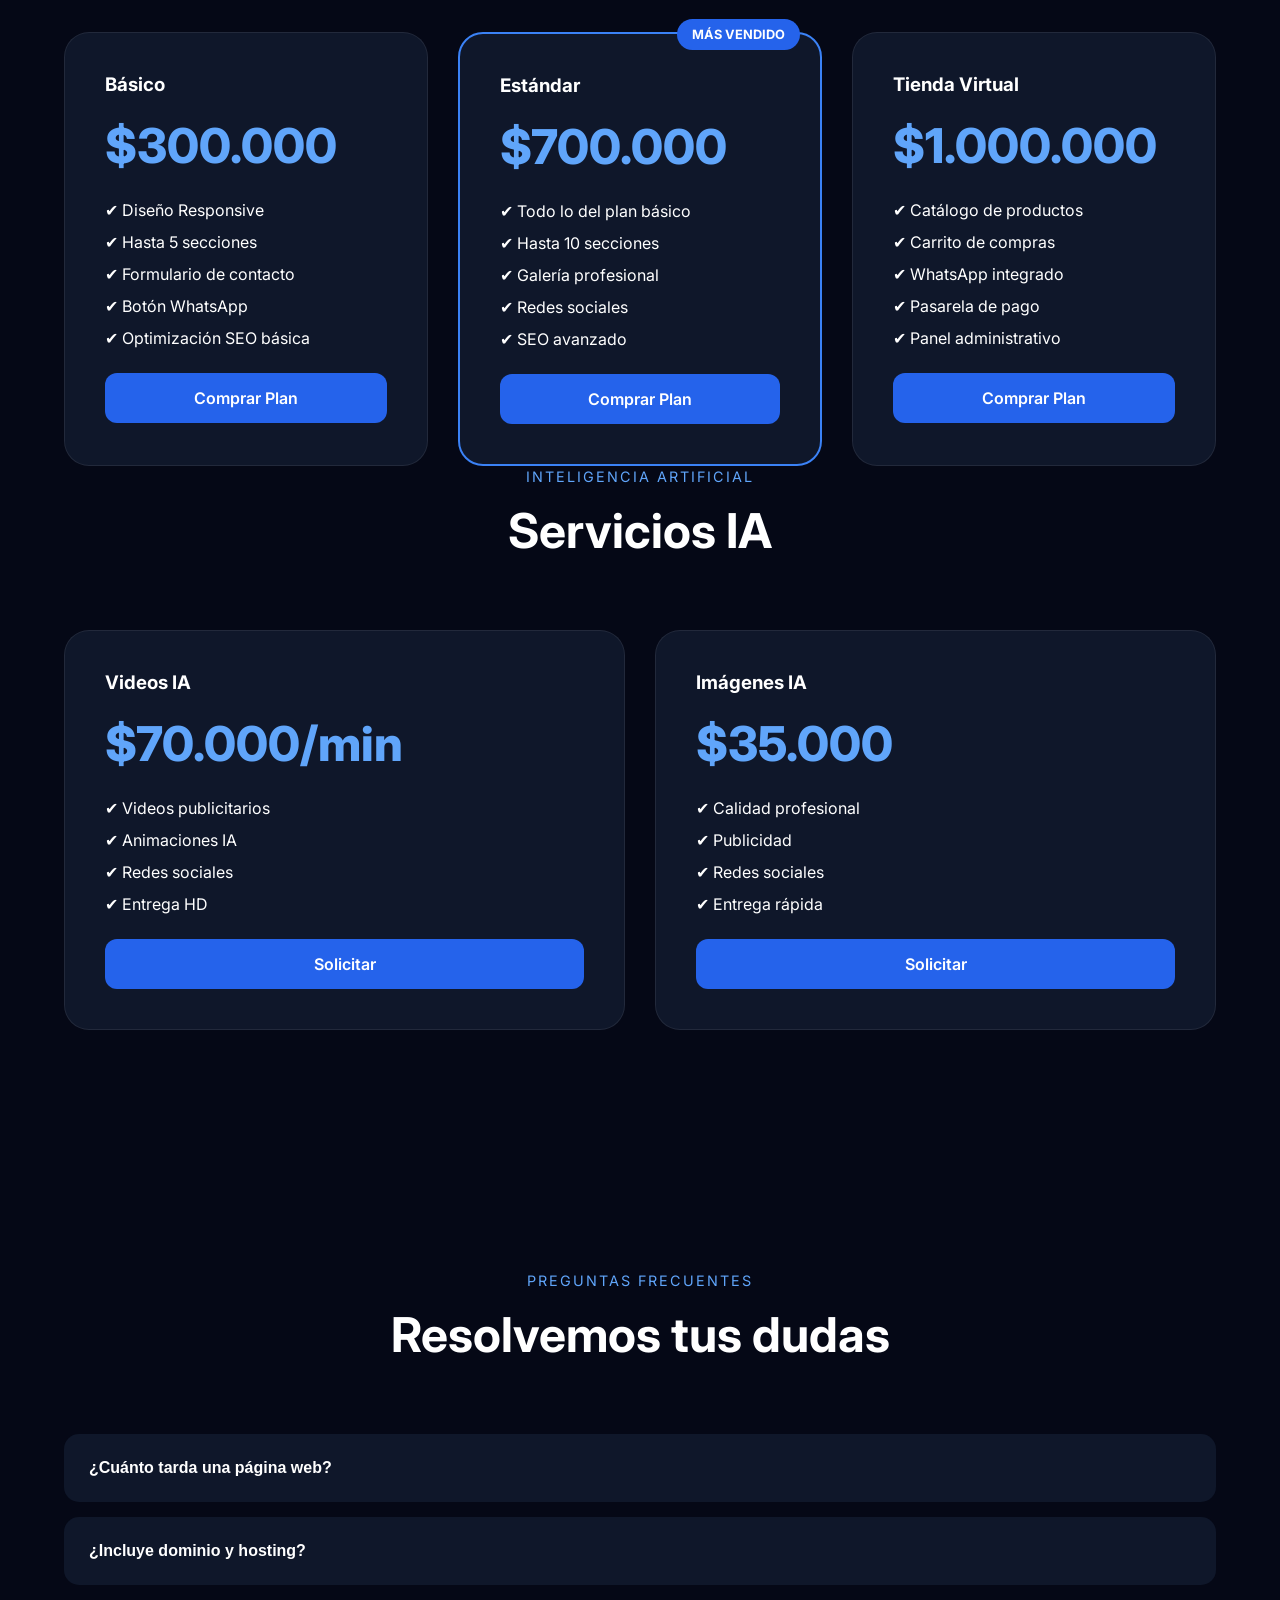
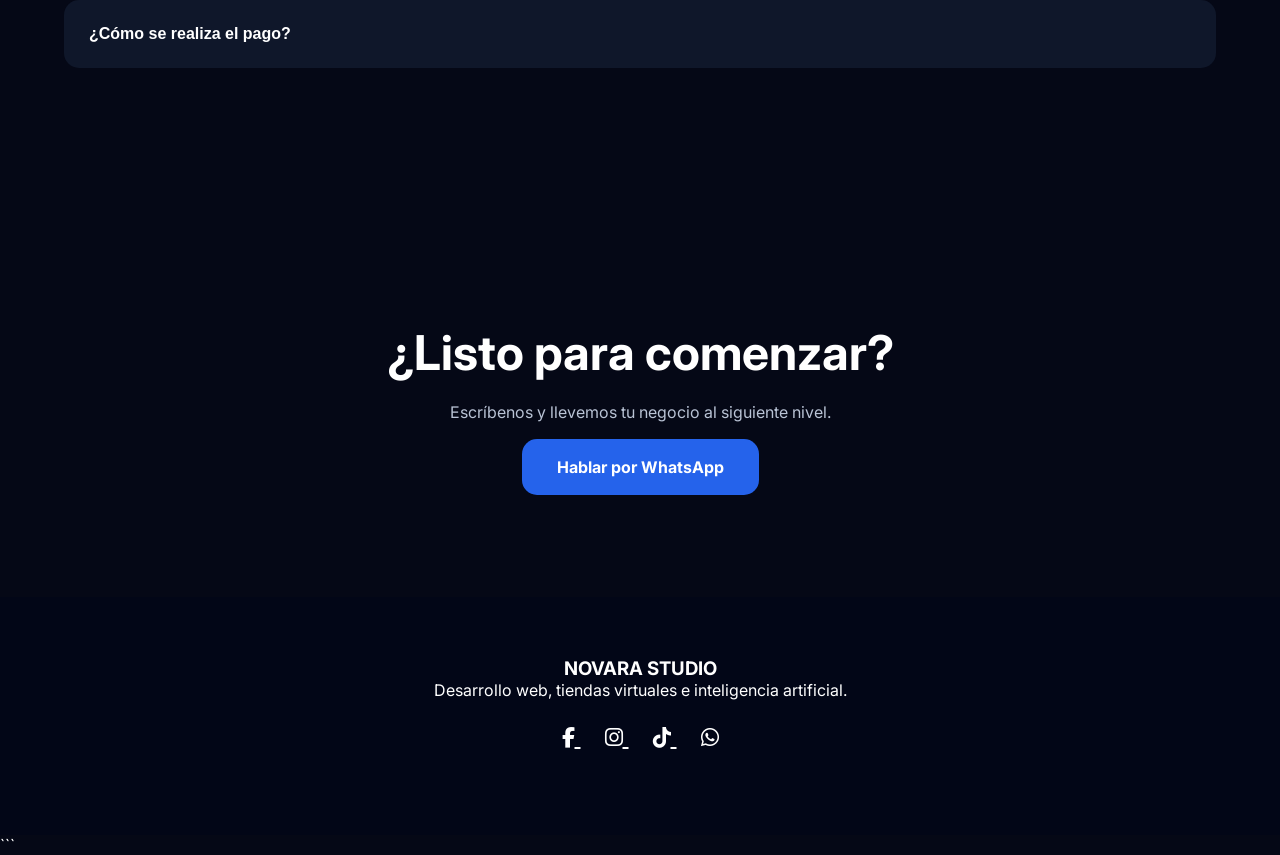
==== commit 56a58f09: "actualizacion" ====
--- a/index.html
+++ b/index.html
@@ -249,8 +249,8 @@
                 <img src="img/proyecto1.png" alt="">
 
                 <div class="portfolio-content">
-                    <h3>E-commerce Premium</h3>
-                   <p>Tienda virtual moderna para ventas online.</p>
+                    <h3>Restaurante</h3>
+                   <p>Fine Dining Experience</p>
                 </div>
 
             </a>
@@ -584,4 +584,4 @@
 </body>
 </html>
 
-```+```
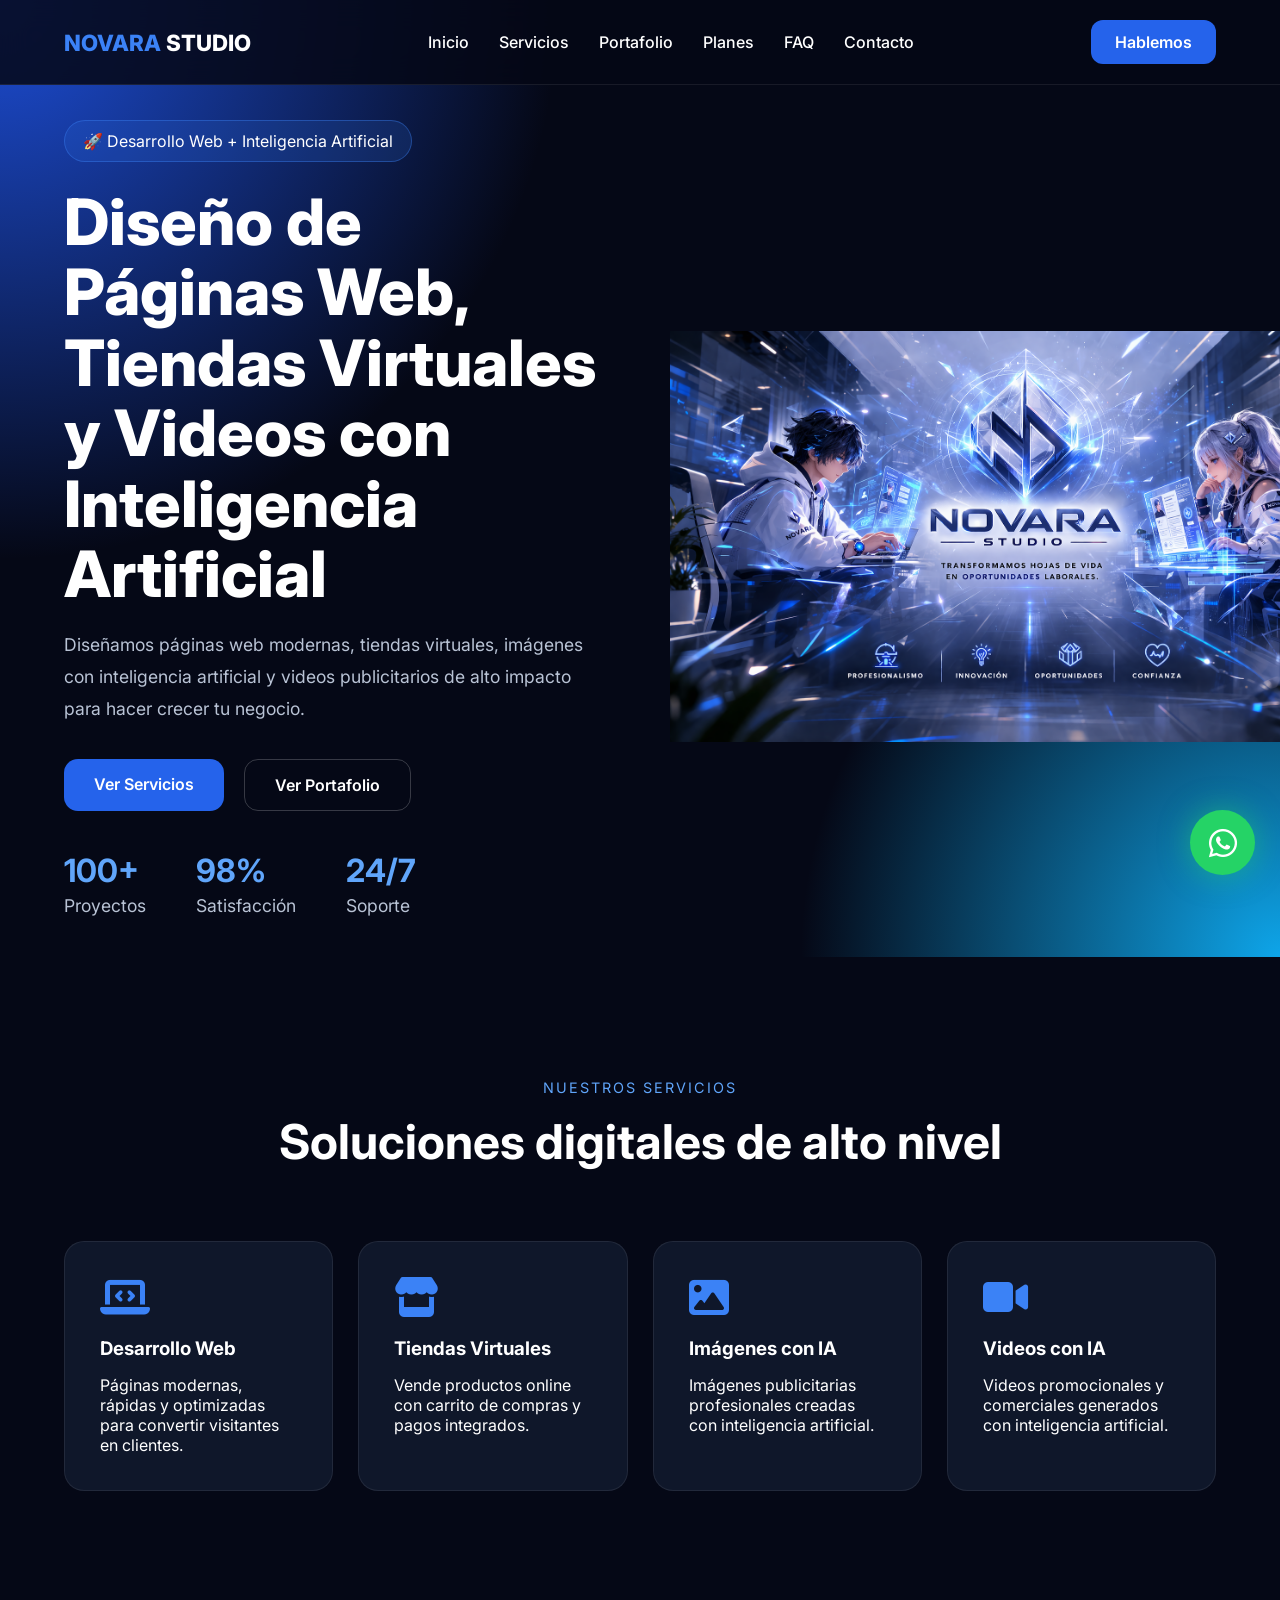
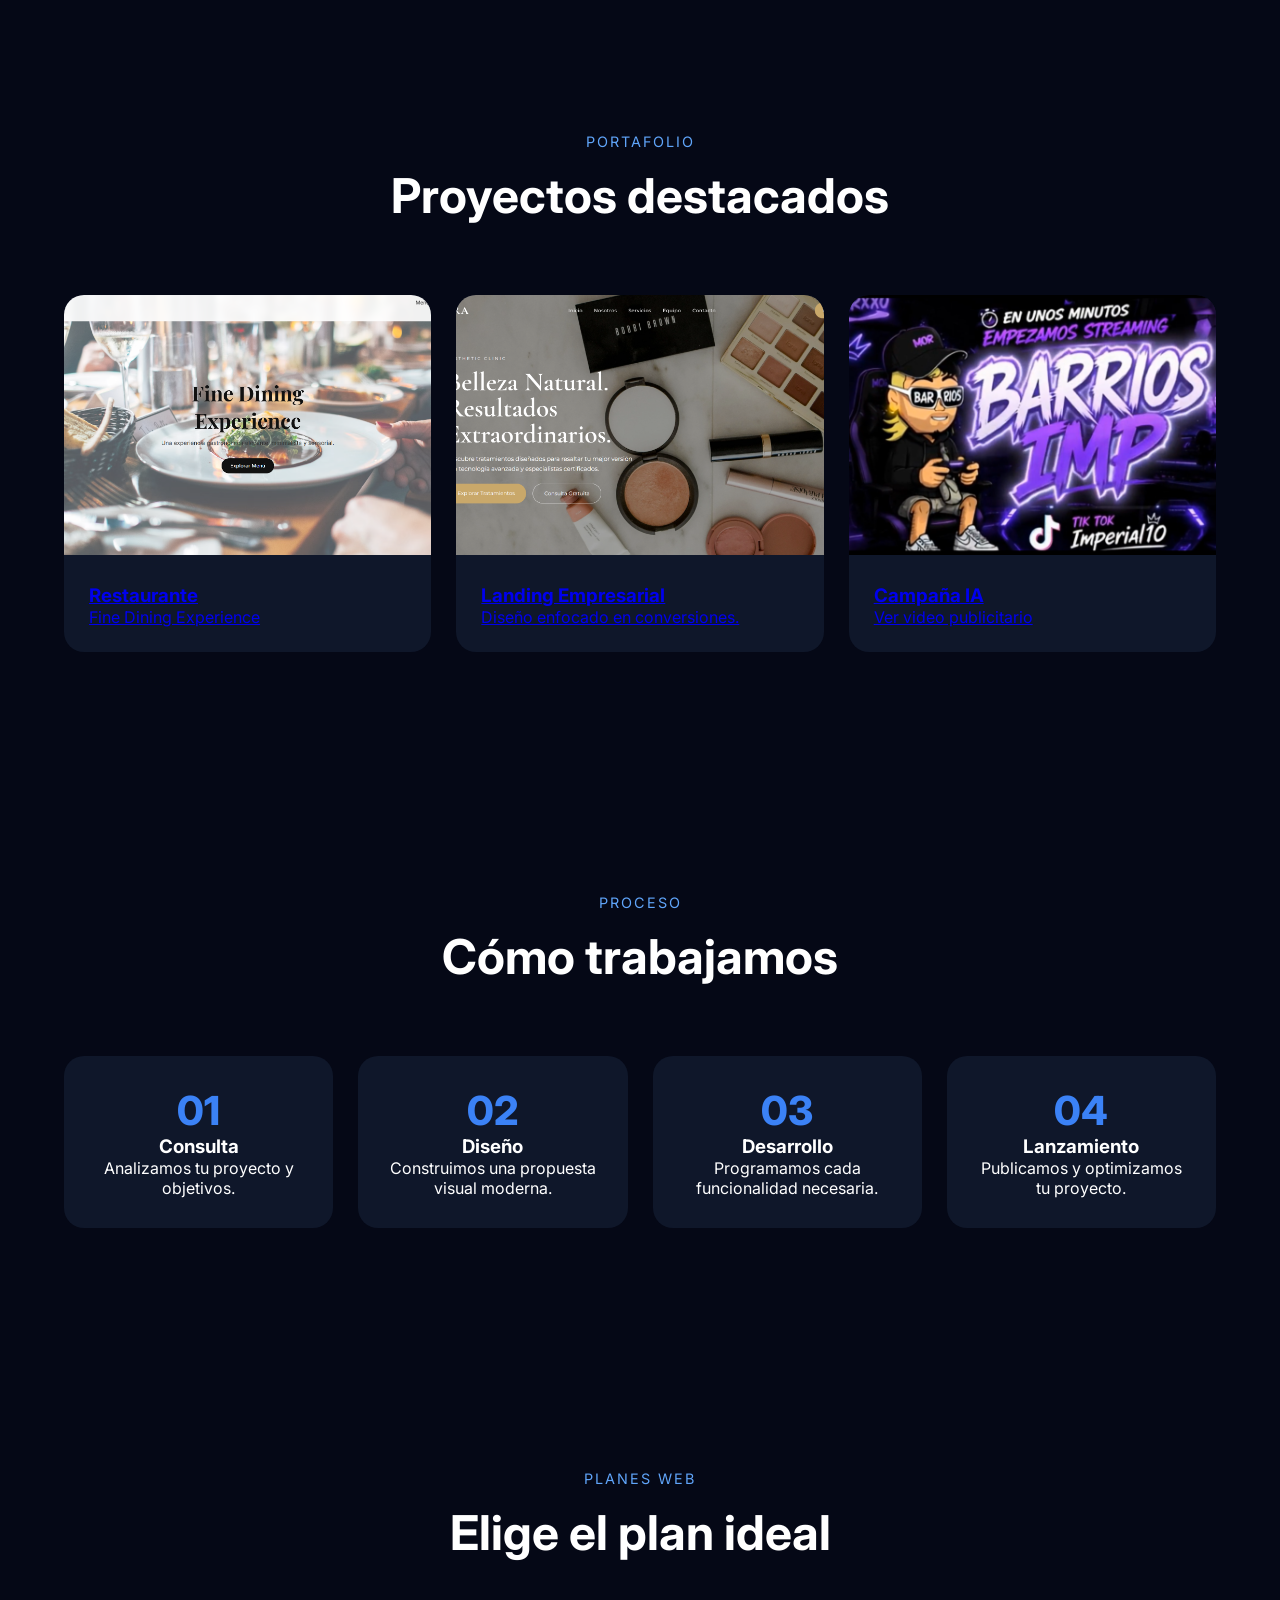
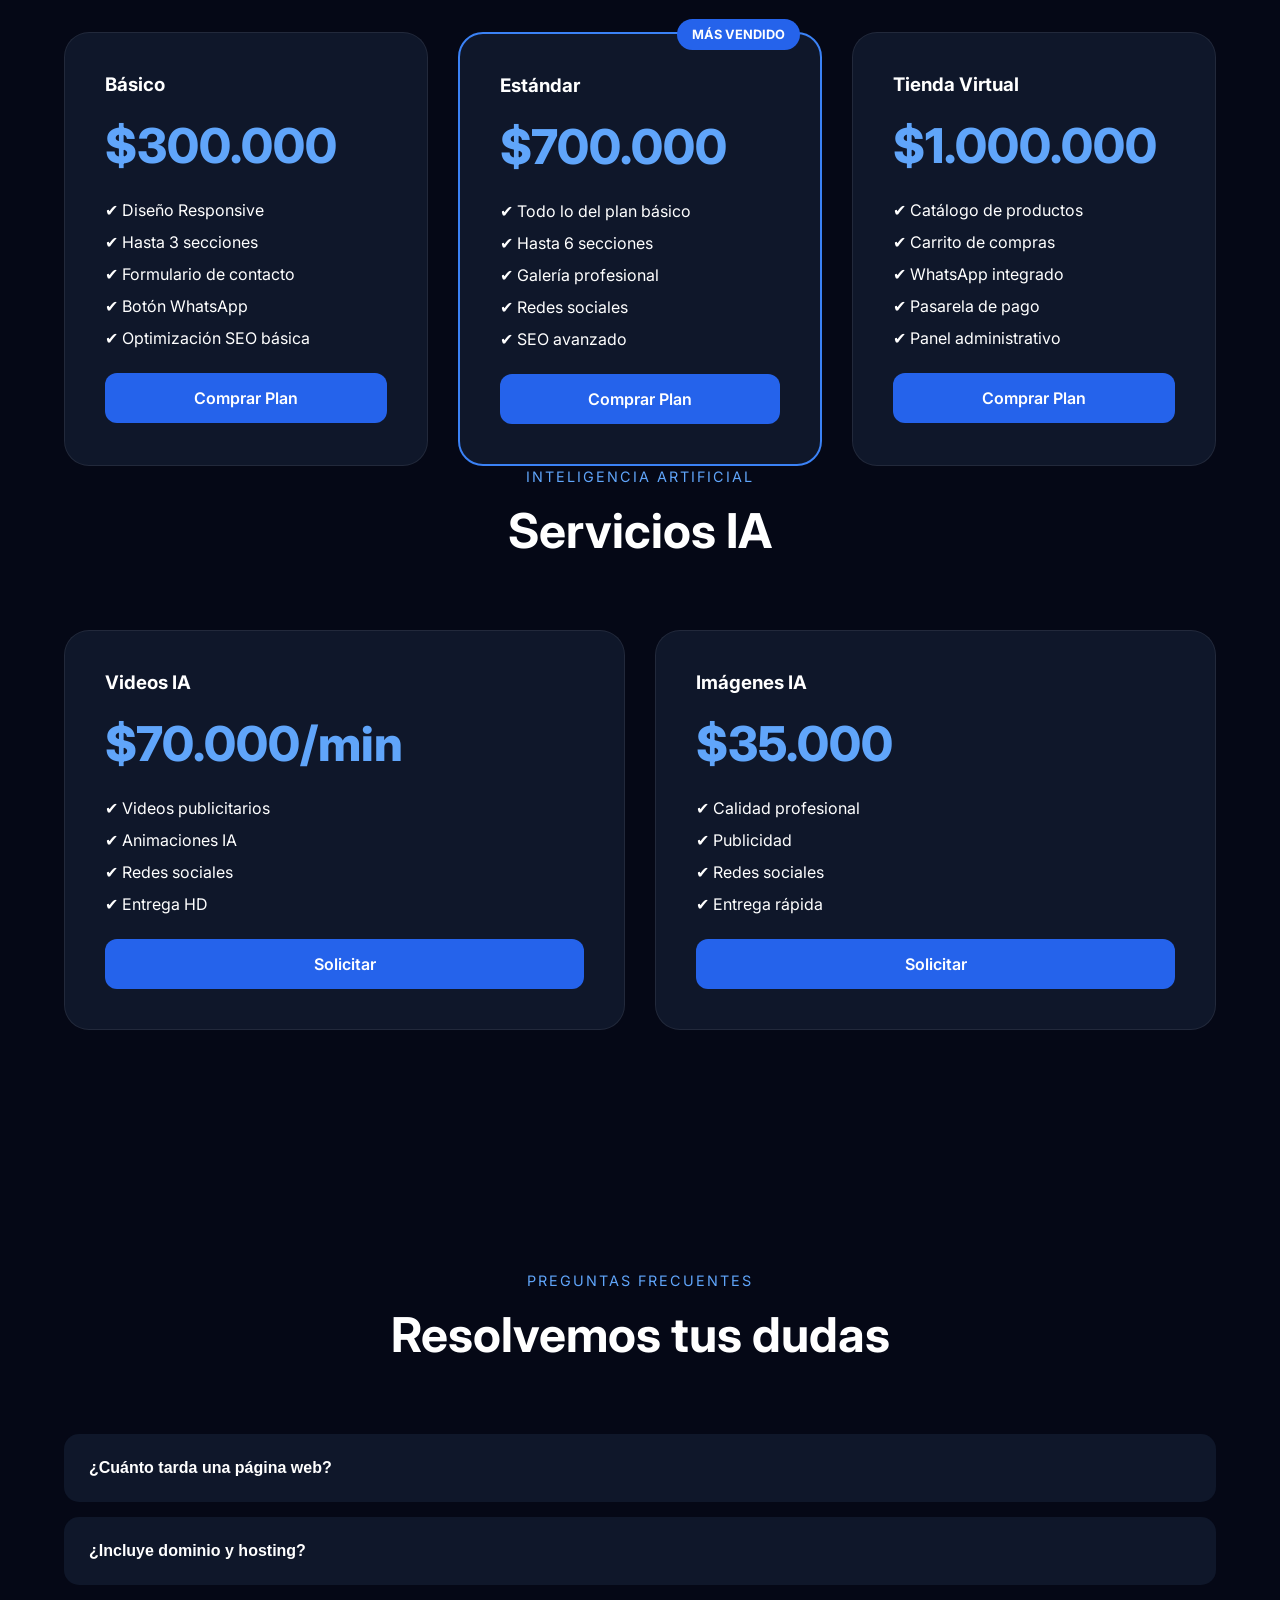
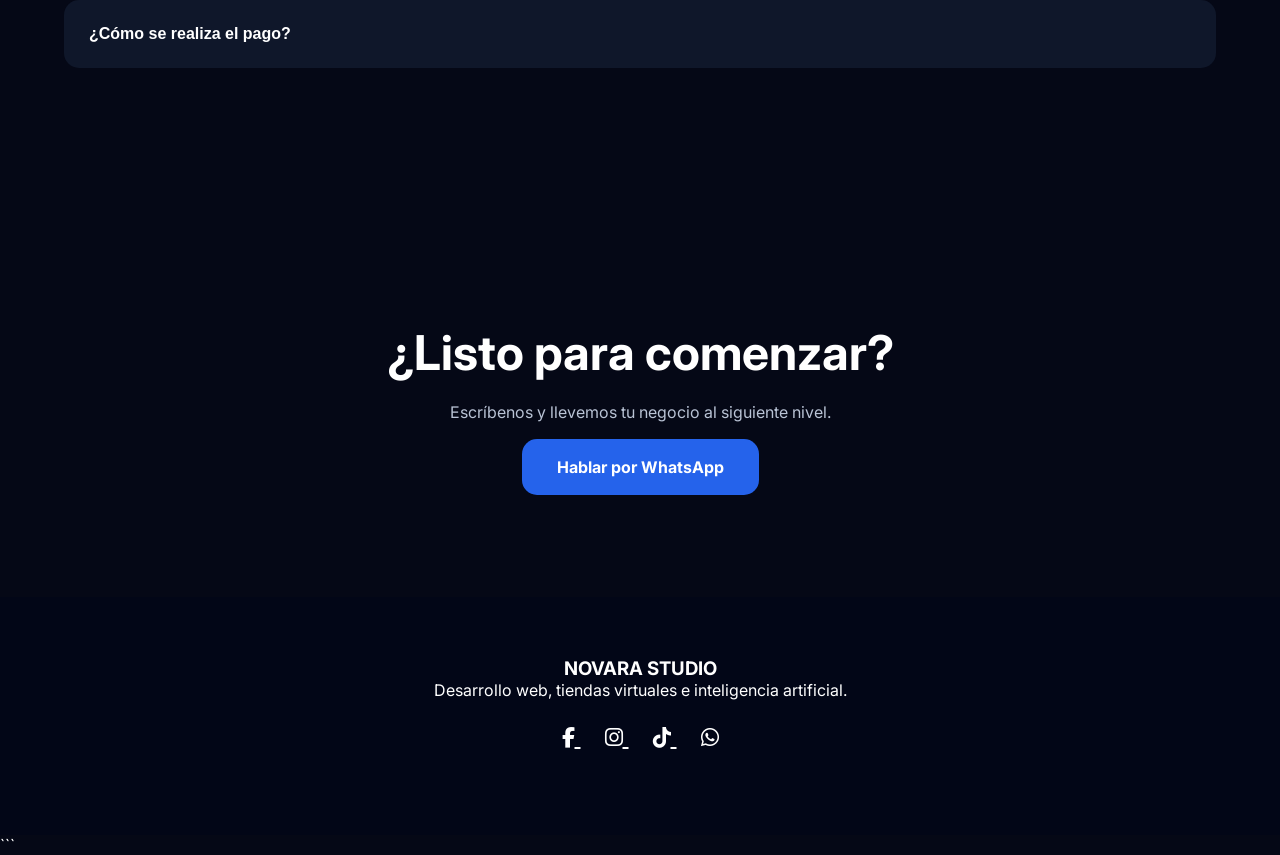
==== commit 0110b78a: "Update section limits in index.html" ====
--- a/index.html
+++ b/index.html
@@ -348,7 +348,7 @@
 
                 <ul>
                     <li>✔ Diseño Responsive</li>
-                    <li>✔ Hasta 5 secciones</li>
+                    <li>✔ Hasta 3 secciones</li>
                     <li>✔ Formulario de contacto</li>
                     <li>✔ Botón WhatsApp</li>
                     <li>✔ Optimización SEO básica</li>
@@ -376,7 +376,7 @@
 
                 <ul>
                     <li>✔ Todo lo del plan básico</li>
-                    <li>✔ Hasta 10 secciones</li>
+                    <li>✔ Hasta 6 secciones</li>
                     <li>✔ Galería profesional</li>
                     <li>✔ Redes sociales</li>
                     <li>✔ SEO avanzado</li>
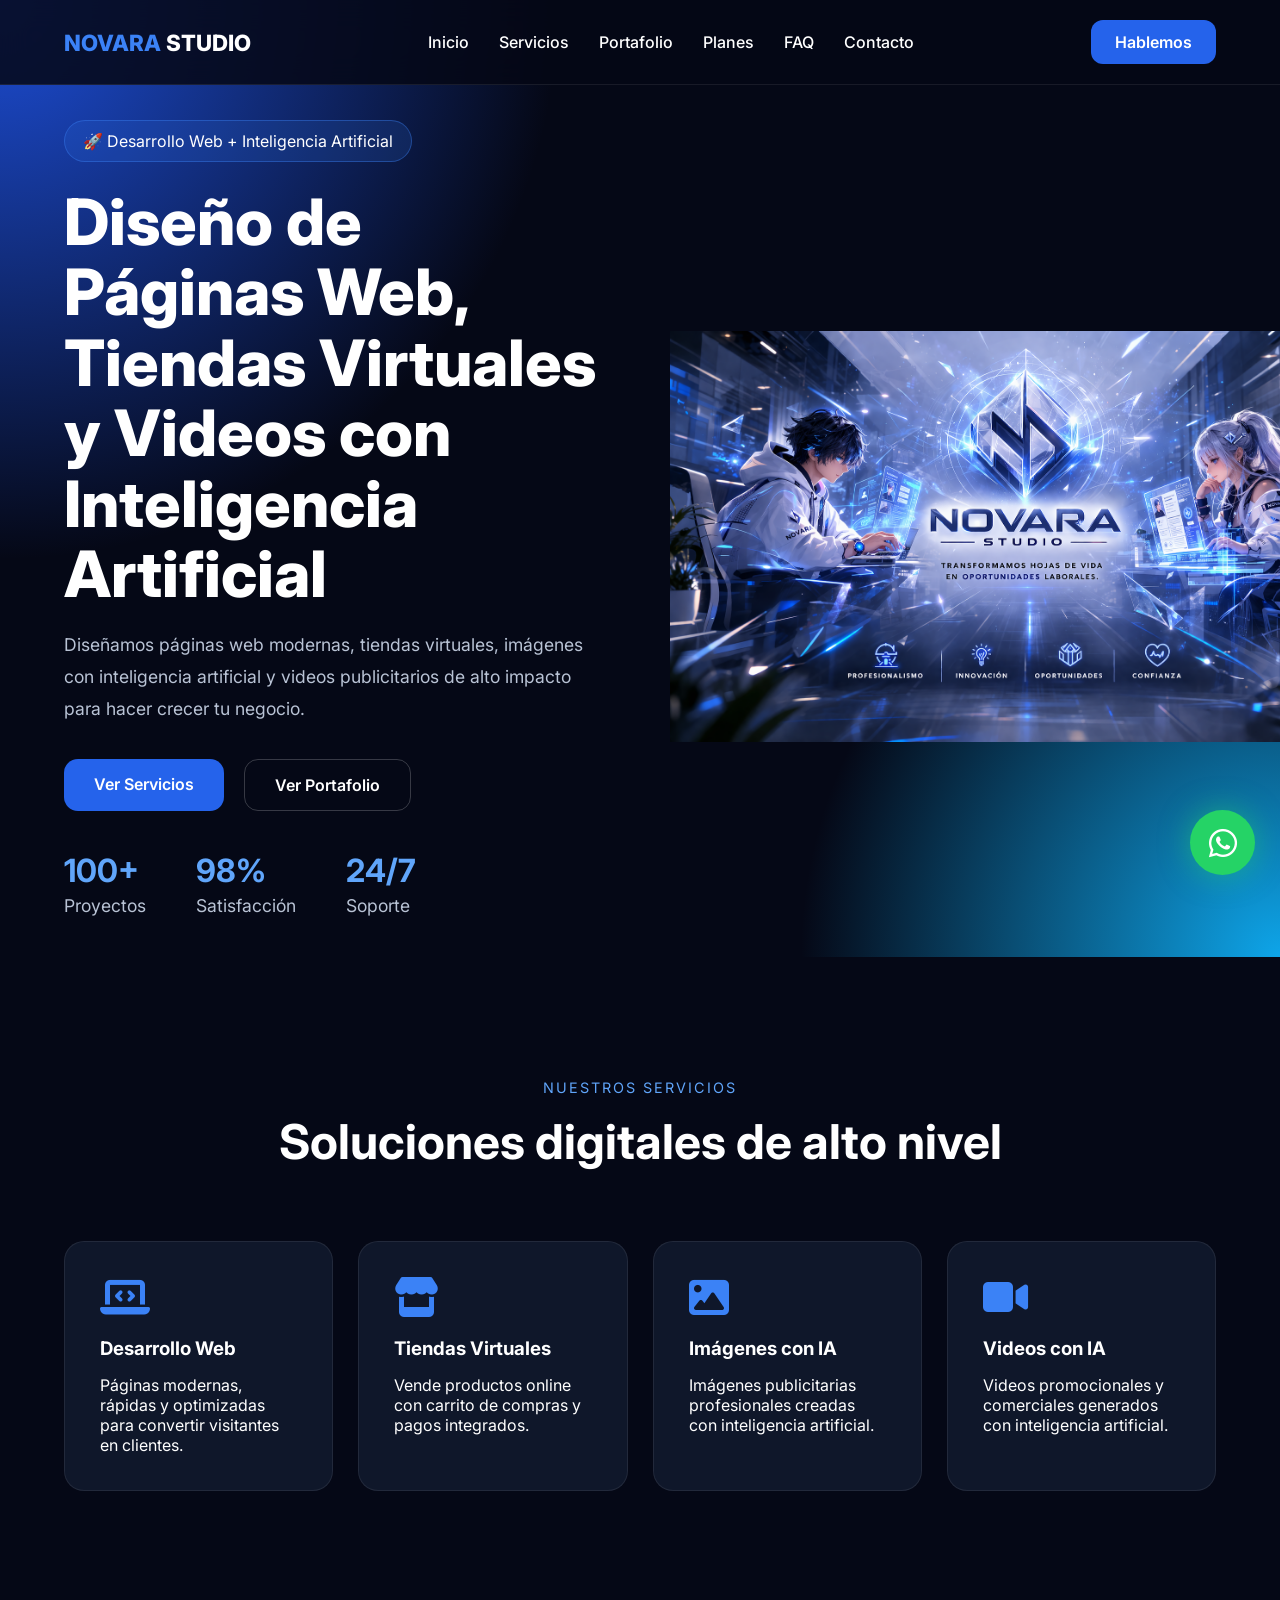
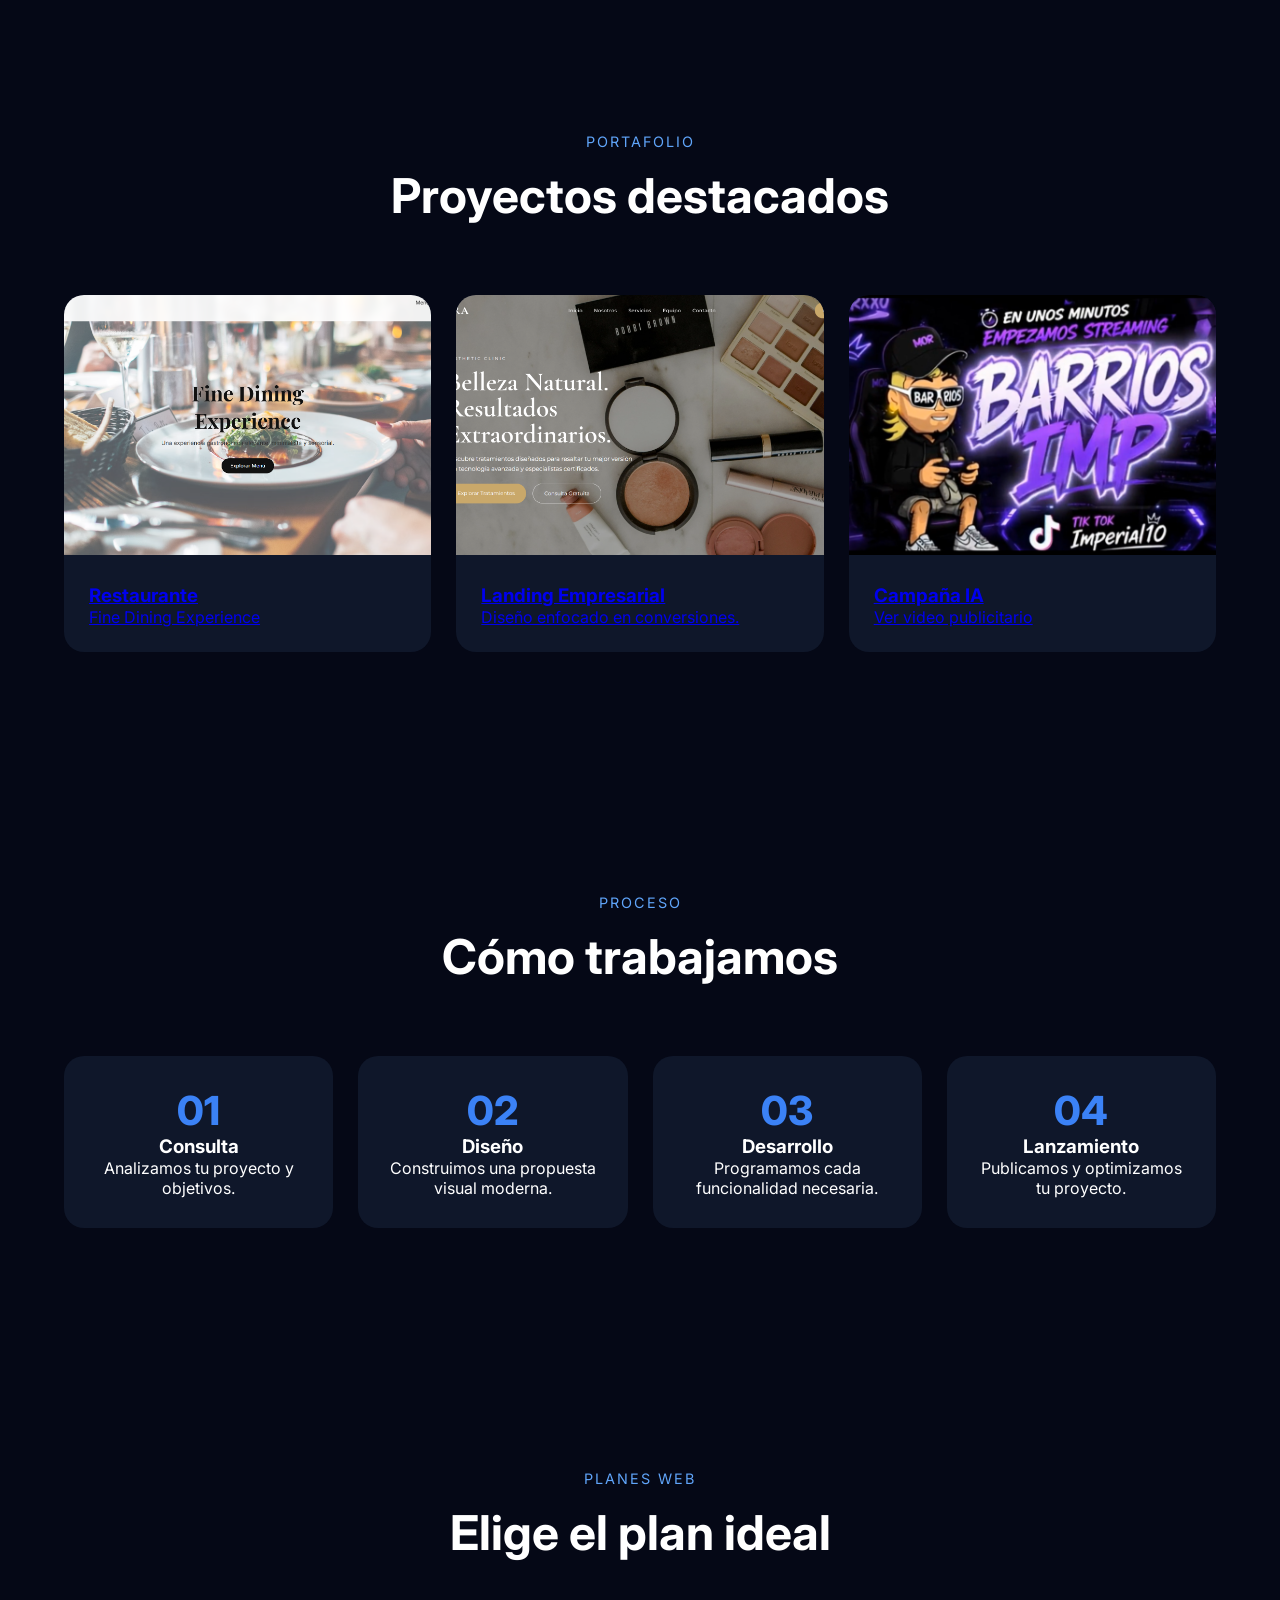
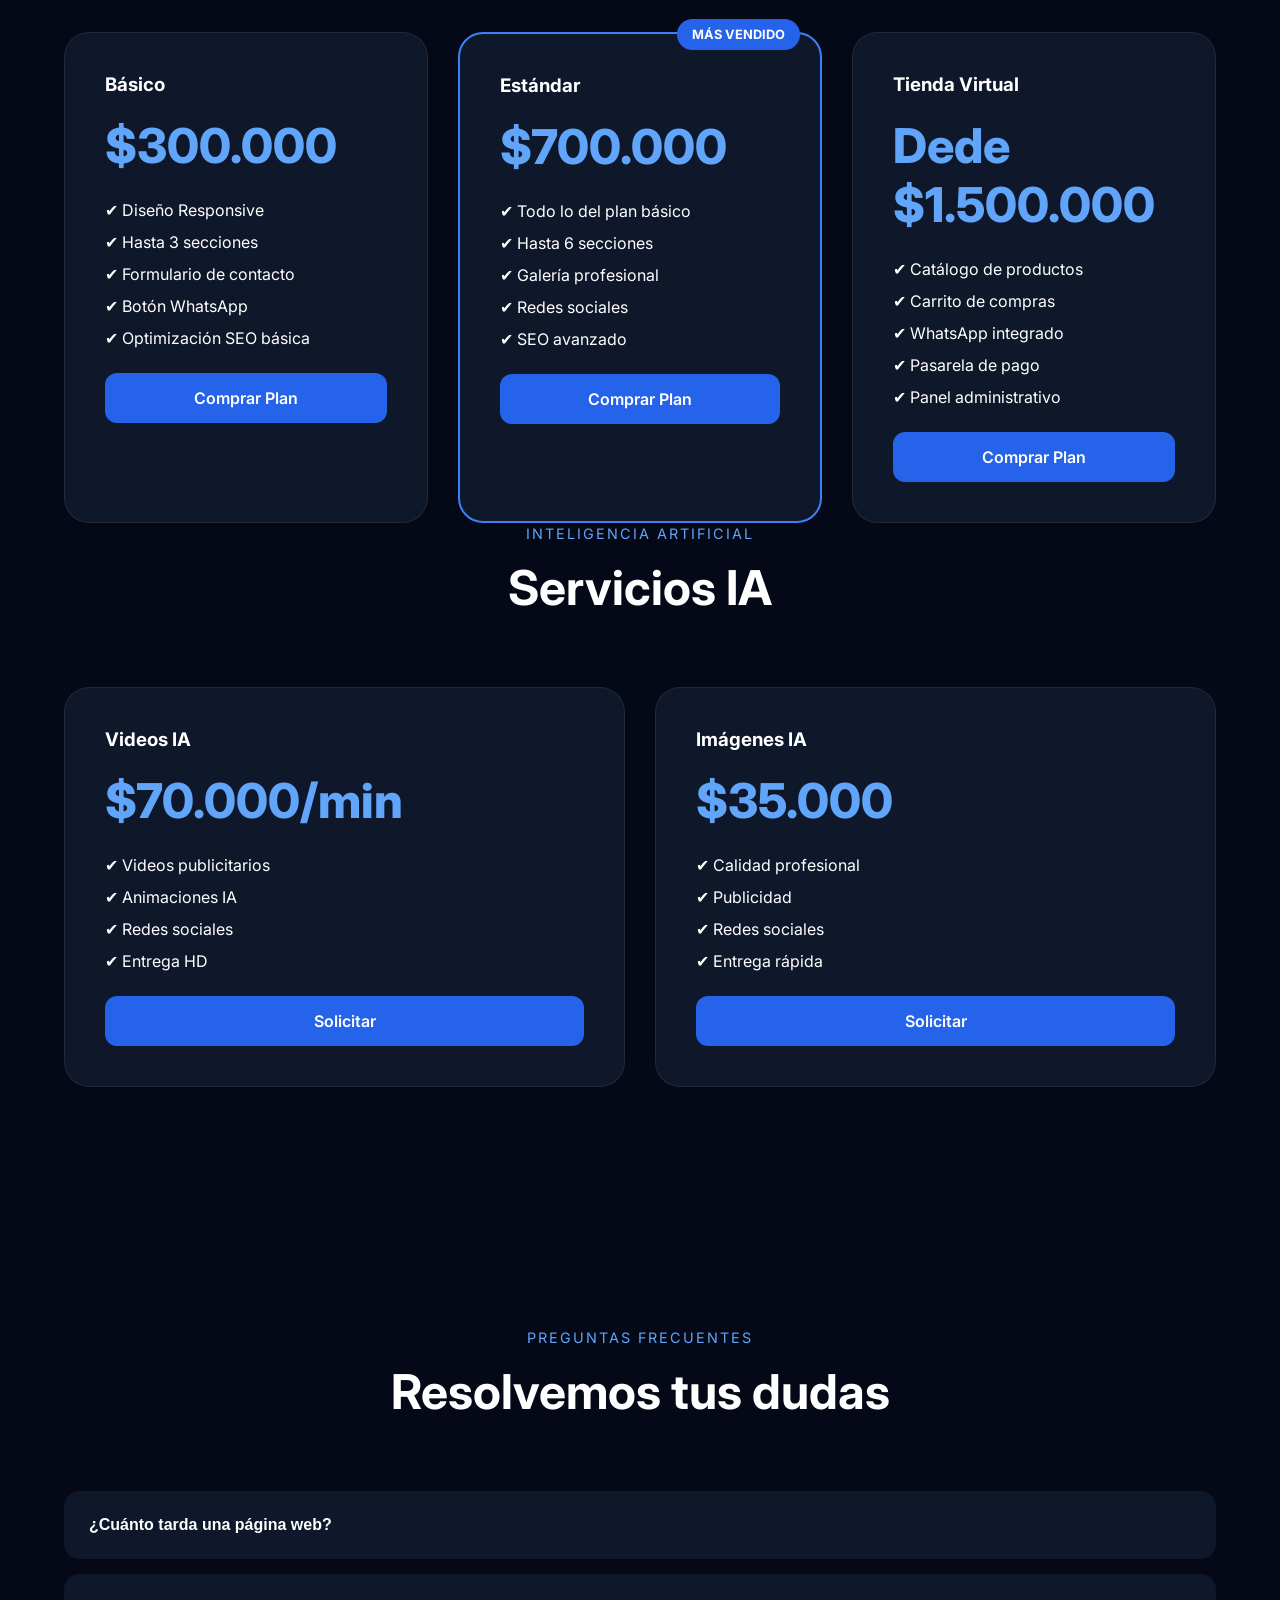
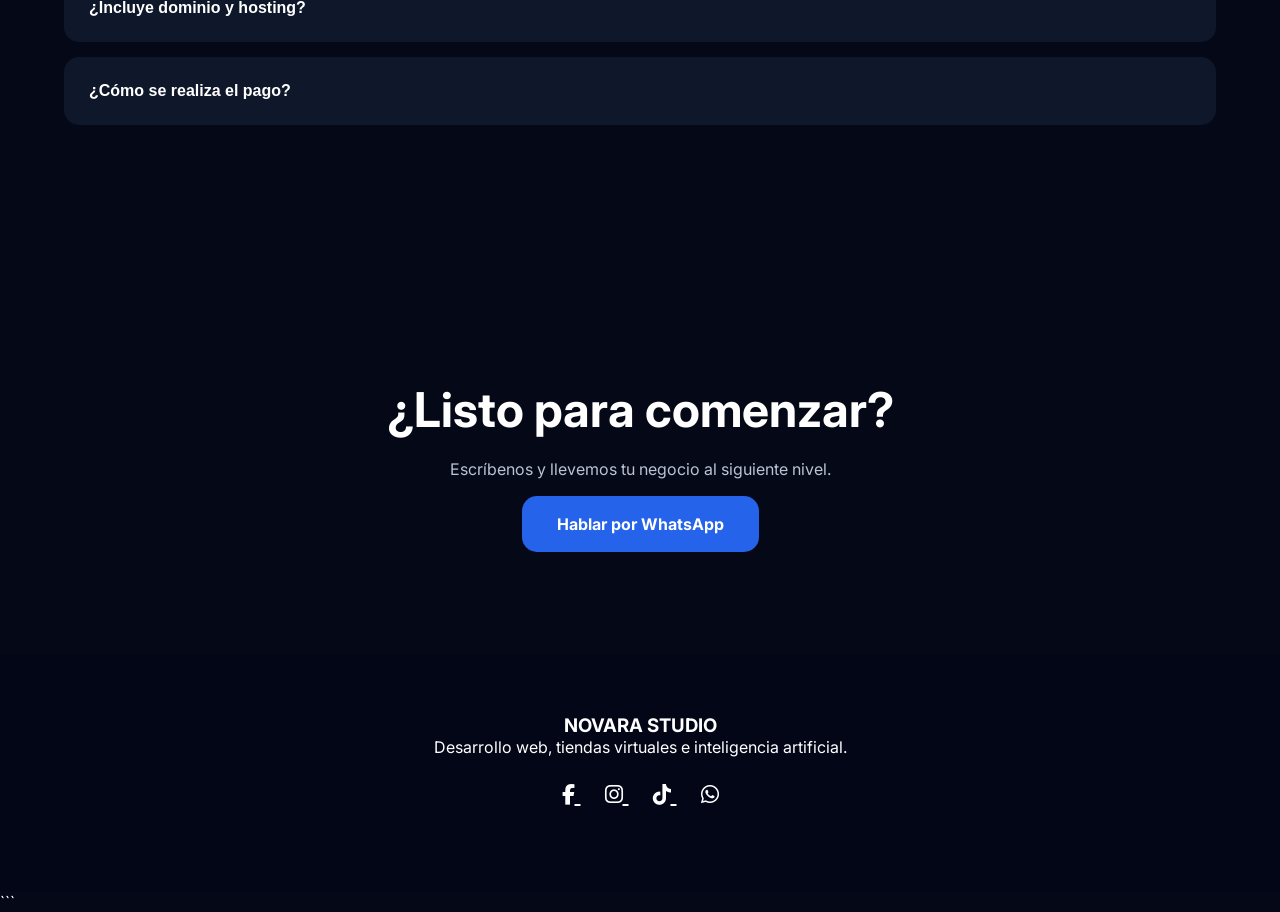
==== commit 7e109a73: "Update price from $1,000,000 to $1,500,000" ====
--- a/index.html
+++ b/index.html
@@ -395,7 +395,7 @@
                 <h3>Tienda Virtual</h3>
 
                 <div class="price">
-                    $1.000.000
+                    Dede $1.500.000
                 </div>
 
                 <ul>
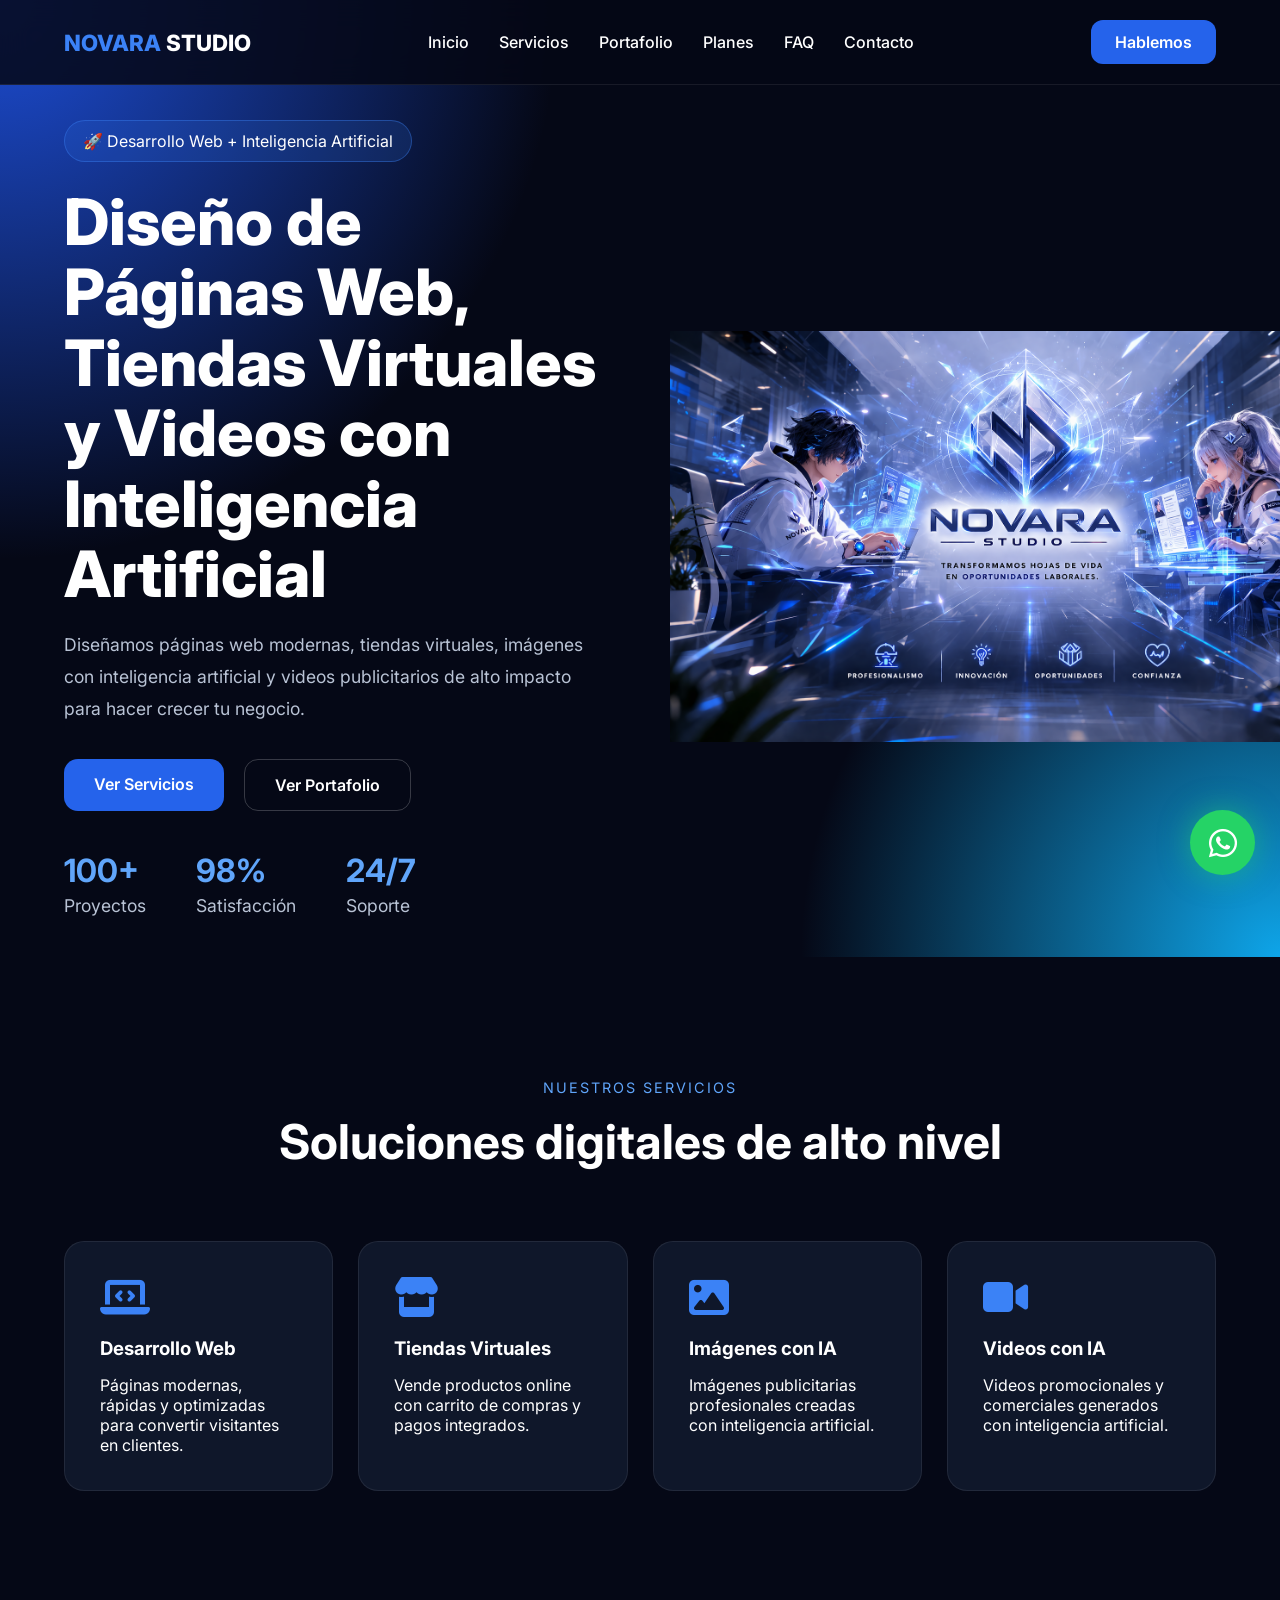
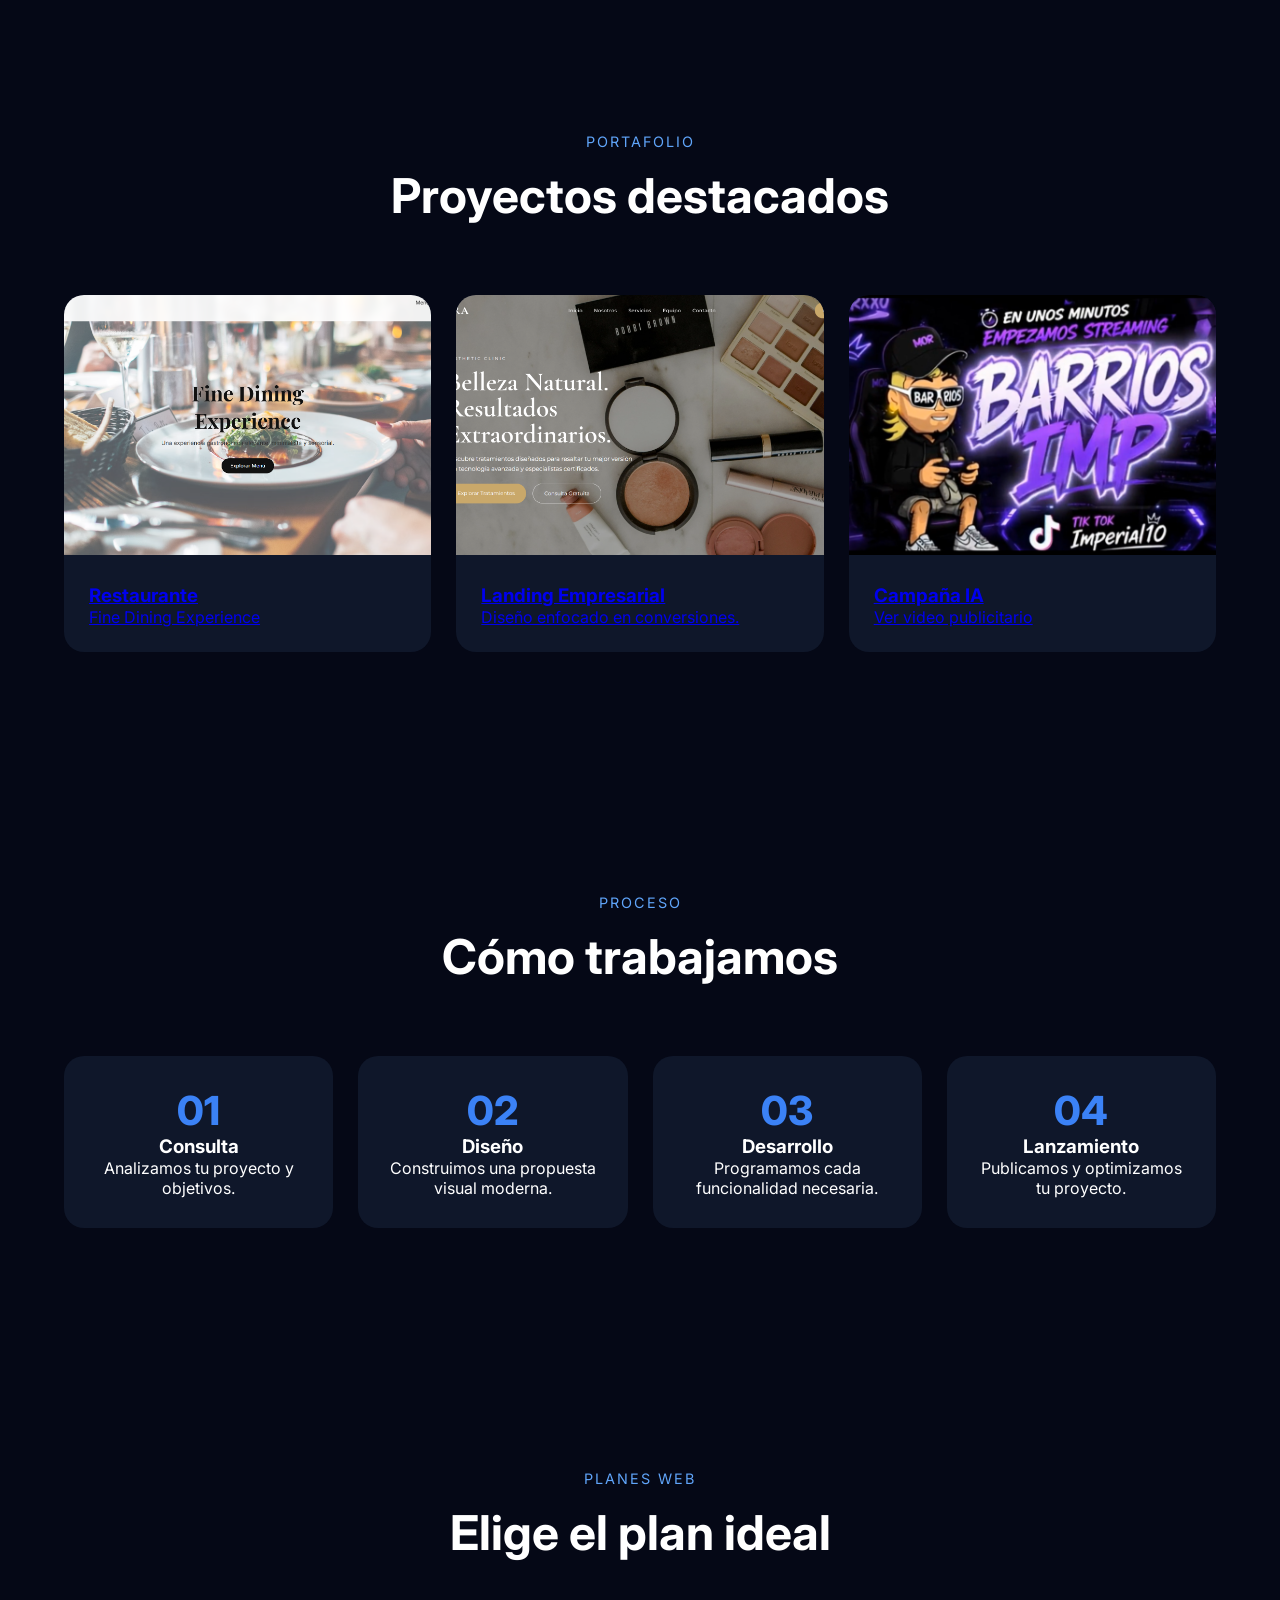
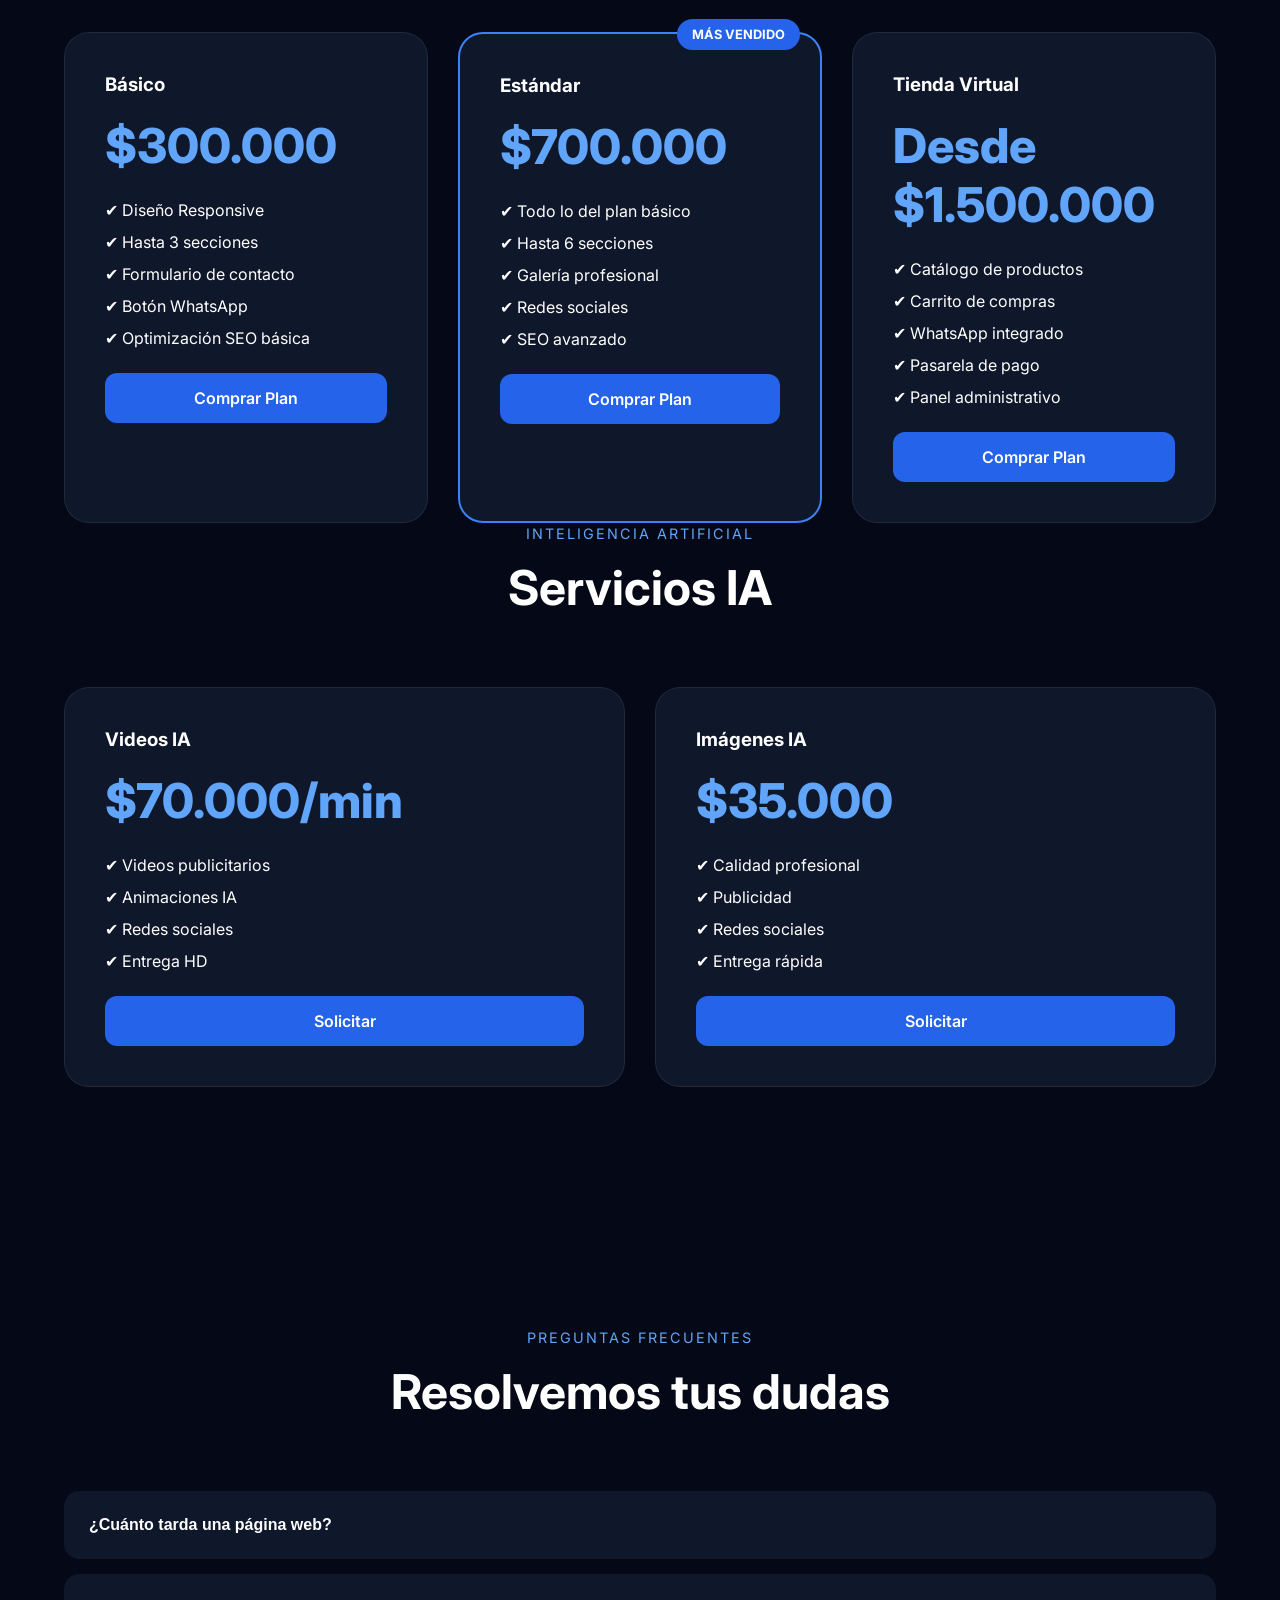
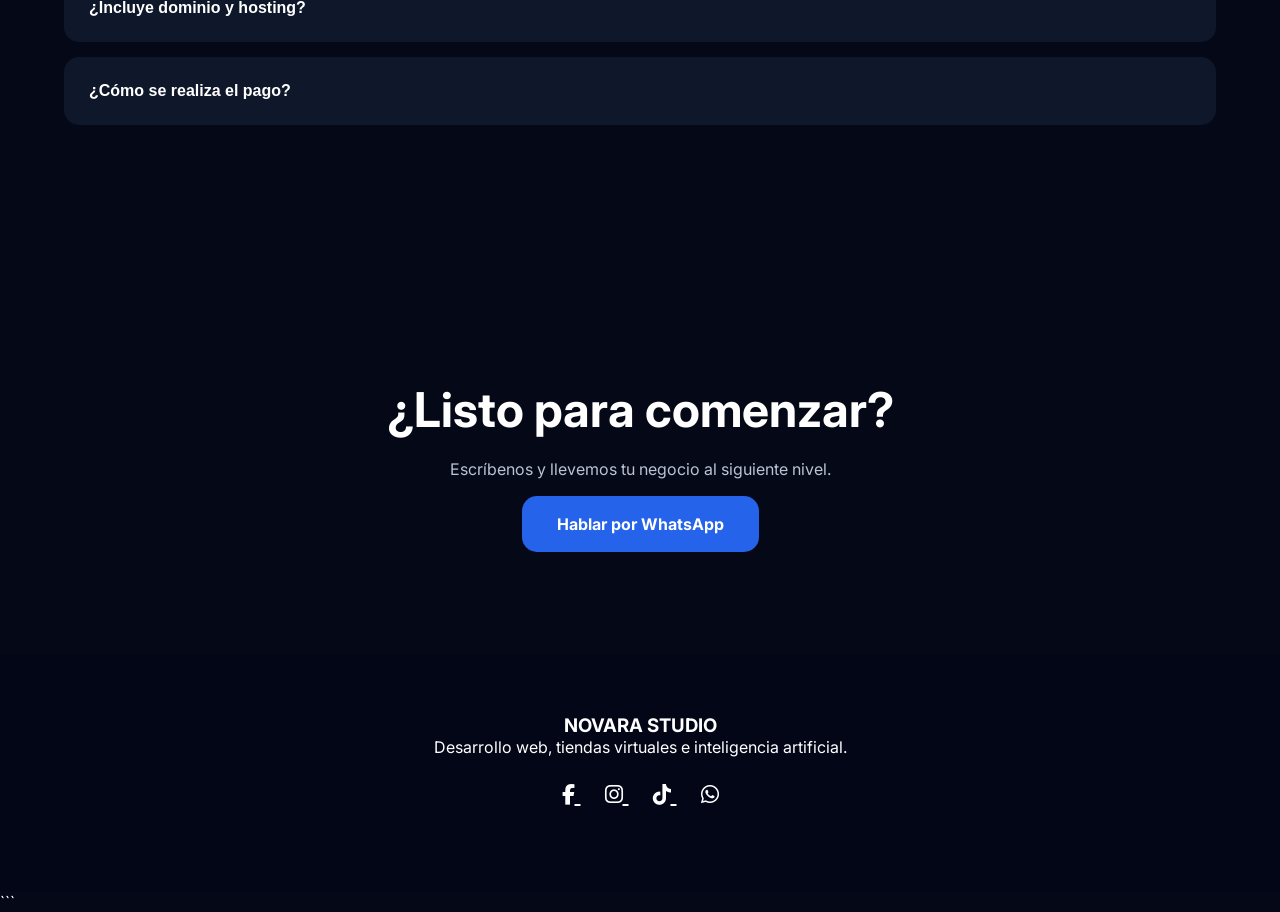
==== commit 90e3e26d: "Update price text from 'Dede' to 'Desde'" ====
--- a/index.html
+++ b/index.html
@@ -395,7 +395,7 @@
                 <h3>Tienda Virtual</h3>
 
                 <div class="price">
-                    Dede $1.500.000
+                    Desde $1.500.000
                 </div>
 
                 <ul>
